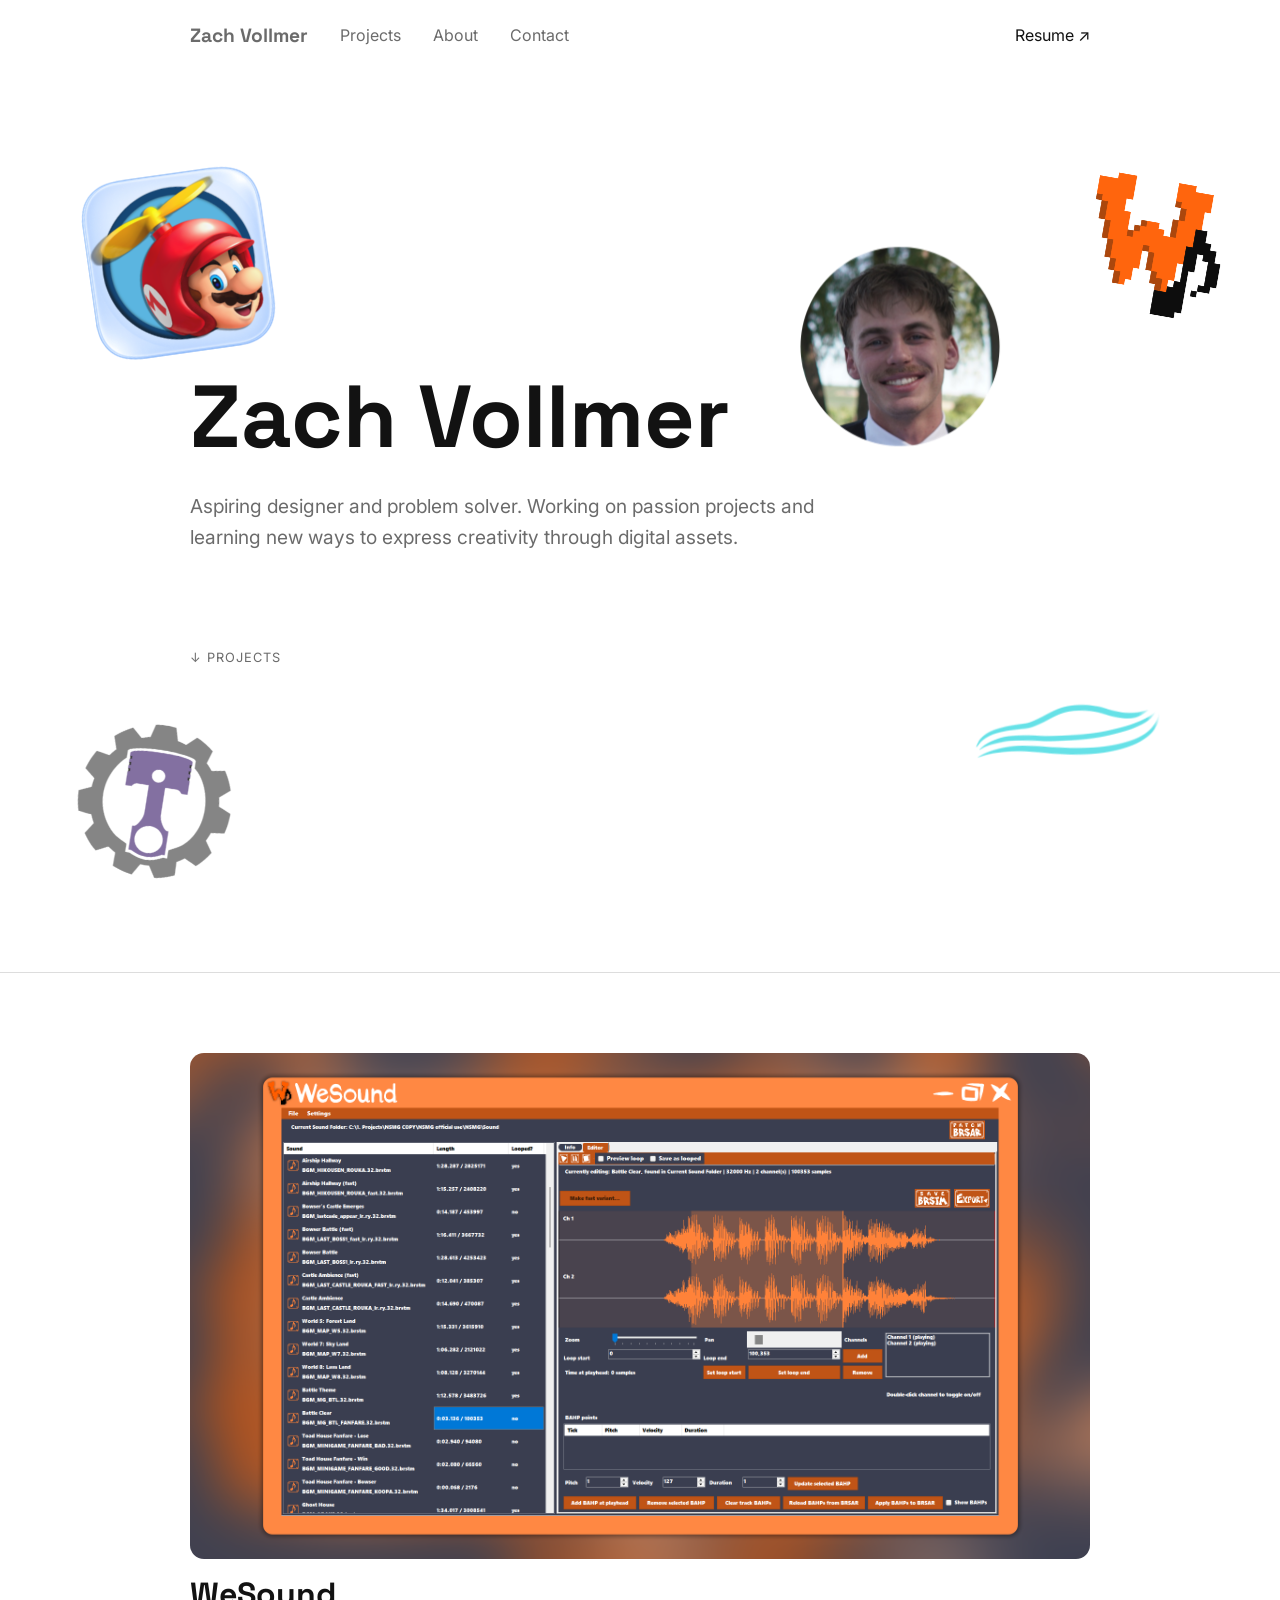
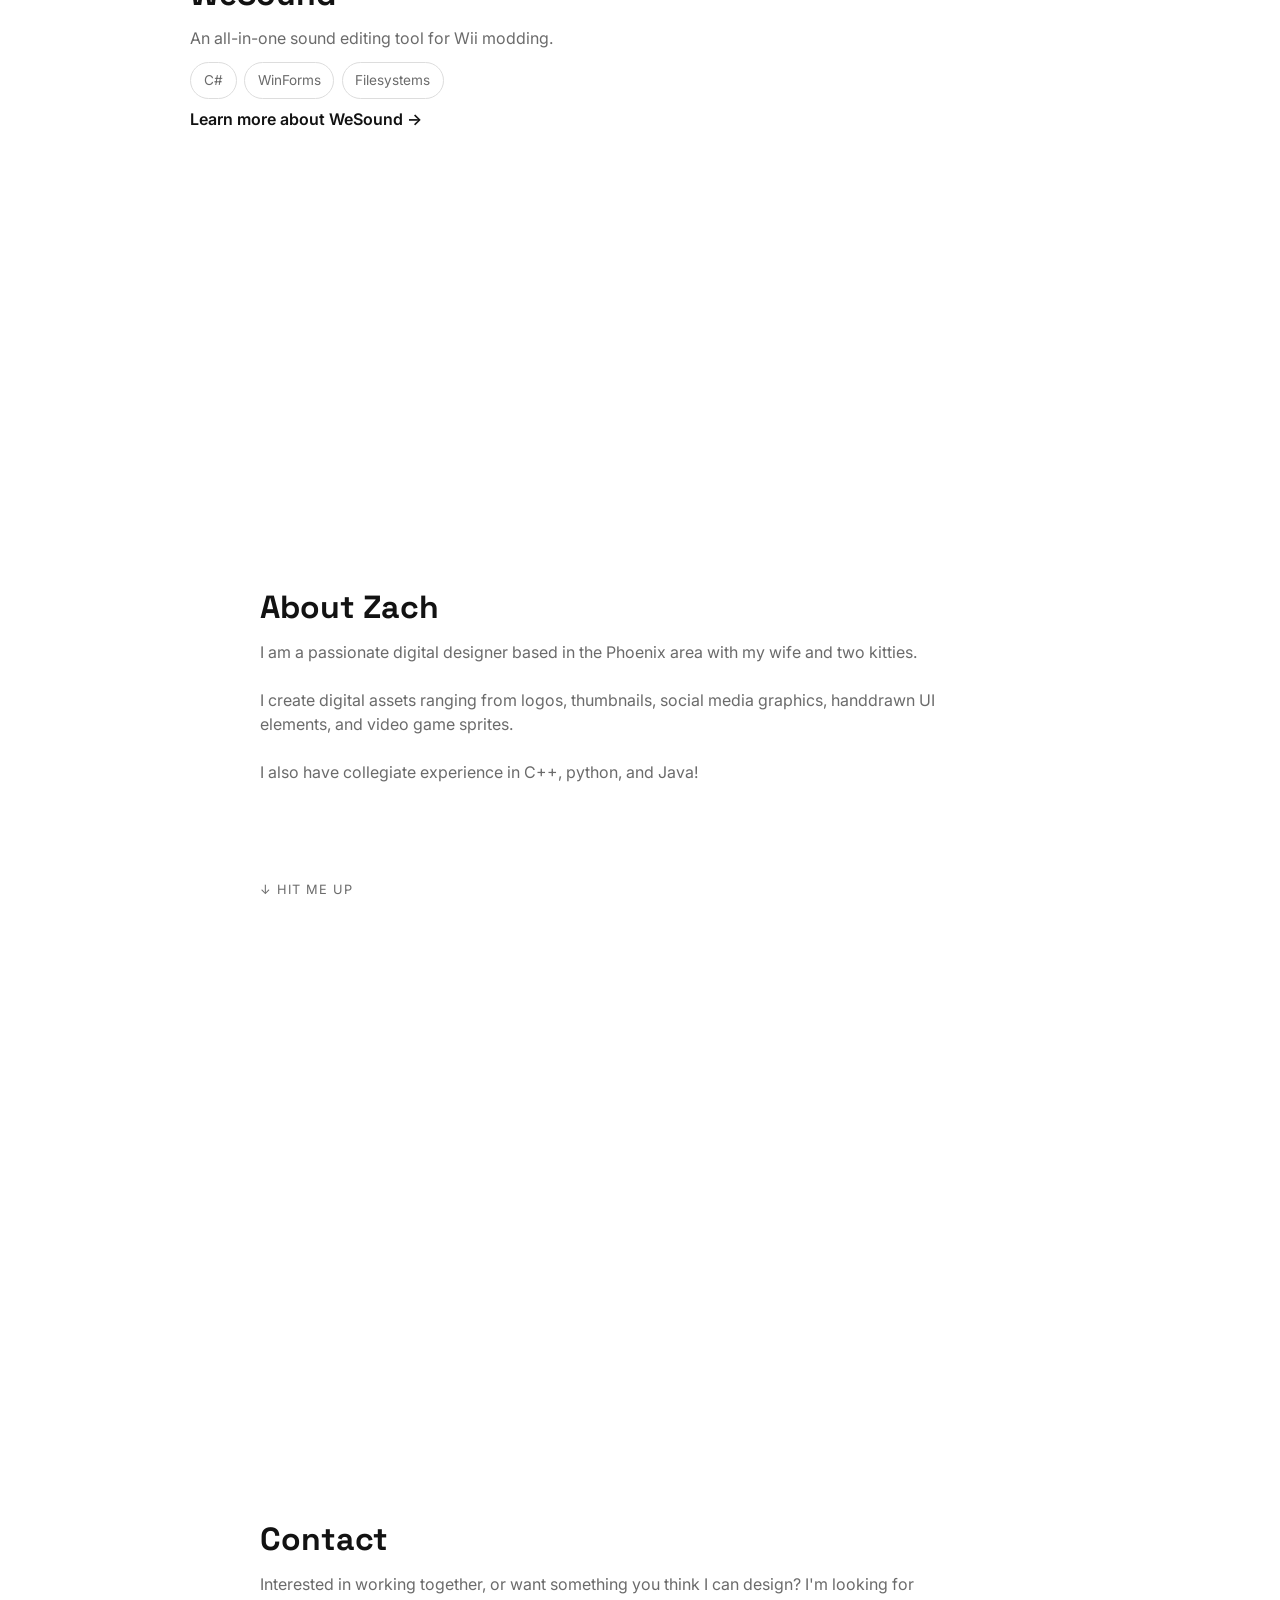
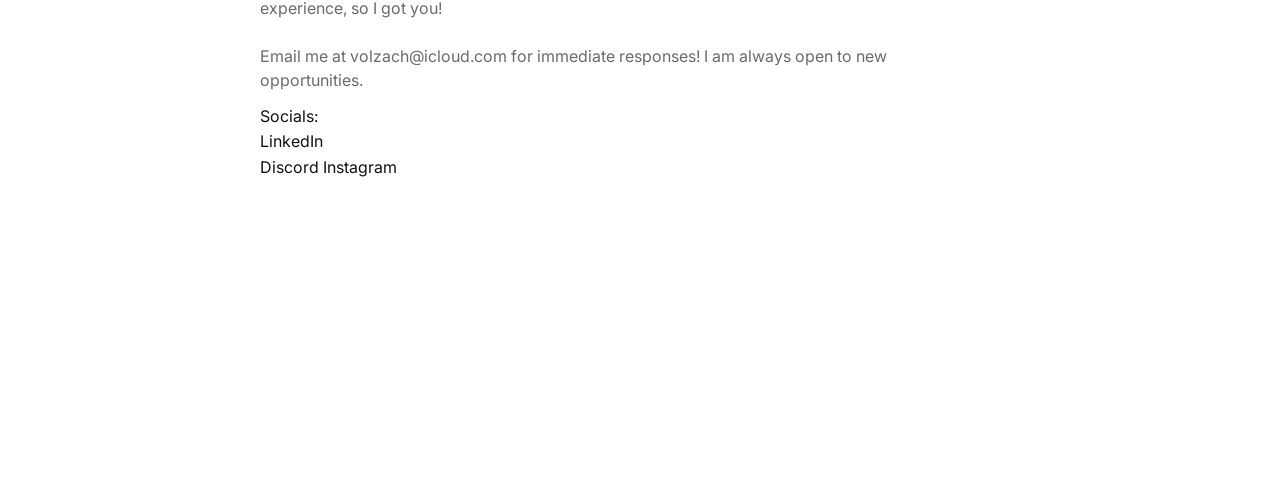
==== index.html @ 598a5cd5 "content updated" ====
<!DOCTYPE html>

<html lang="en">

<head>

    <meta charset="UTF-8">

    <meta name="viewport" content="width=device-width, initial-scale=1.0">

    <title>Zach Vollmer</title>

    <link rel="preconnect" href="https://fonts.googleapis.com">

    <link rel="preconnect" href="https://fonts.gstatic.com" crossorigin>

    <link
        href="https://fonts.googleapis.com/css2?family=Inter:wght@400;500;600;700&family=Space+Grotesk:wght@500;700&display=swap"
        rel="stylesheet">

    <link rel="stylesheet" href="assets/css/reset.css">
    <link rel="stylesheet" href="assets/css/variables.css">
    <link rel="stylesheet" href="assets/css/layout.css">
    <link rel="stylesheet" href="assets/css/components.css">
    <link rel="stylesheet" href="assets/css/animations.css">

</head>

<body id="top" data-page="home">

    <header class="navbar" data-navbar>

        <div class="navbar__container">

            <div class="navbar__group">

                <a class="navbar__logo navbar__logo--disabled" href="#top" data-nav-brand aria-disabled="true"
                    tabindex="-1">Zach Vollmer</a>

                <nav class="navbar__links" aria-label="Primary navigation">
                    <a class="navbar__link" href="#projects">Projects</a>
                    <a class="navbar__link" href="#about">About</a>
                    <a class="navbar__link" href="#contact">Contact</a>
                </nav>

            </div>

            <a class="navbar__link navbar__link--resume"
                href="https://drive.google.com/file/d/1Gg9tBb1Ll_bZXQrt90rq4x06dj5hFFhl/view?usp=sharing"
                target="_blank" rel="noreferrer">Resume ↗</a>

        </div>

    </header>

    <main>

        <!-- HERO -->
        <section class="hero snap-section" id="snap-section-1">

            <div class="hero__floating-layer" aria-hidden="true">
                <figure class="hero-float-item" data-left="61%" data-top="19%" data-width="200" data-rotate="0deg"
                    data-opacity="0.95" data-drift-x="-3" data-drift-y="3" data-duration="8">
                    <img src="projects\for-hero\pfp.png" alt="Zach">
                </figure>

                <figure class="hero-float-item" data-left="8%" data-top="12%" data-width="180" data-rotate="-8deg"
                    data-opacity="0.92" data-drift-x="11" data-drift-y="8" data-duration="8.5">
                    <img src="projects\for-hero\srapp.png" alt="NSMBW Resources app">
                </figure>

                <figure class="hero-float-item" data-left="83%" data-top="12%" data-width="135" data-rotate="10deg"
                    data-opacity="0.95" data-drift-x="-9" data-drift-y="5" data-duration="6.2">
                    <img src="projects\for-hero\wesound.png" alt="WeSound">
                </figure>

                <figure class="hero-float-item" data-left="8%" data-top="72%" data-width="160" data-rotate="9deg"
                    data-opacity="0.78" data-drift-x="6" data-drift-y="-8" data-duration="6.8">
                    <img src="projects\for-hero\tigs.png" alt="Tig Repairs logo">
                </figure>

                <figure class="hero-float-item" data-left="73%" data-top="61%" data-width="210" data-rotate="-2deg"
                    data-opacity="0.95" data-drift-x="-7" data-drift-y="6" data-duration="7.2">
                    <img src="projects\for-hero\3rd.png" alt="3 Rivers Detailing logo">
                </figure>
            </div>
            <div class="container">

                <h1 class="hero__title">Zach Vollmer</h1>

                <p class="hero__description">
                    Aspiring designer and problem solver.
                    Working on passion projects and learning new ways to express creativity through digital assets.
                </p>

                <button type="button" class="hero__scroll">
                    ↓ Projects
                </button>

            </div>

        </section>

        <!-- PROJECTS -->
        <section class="projects snap-section 2" id="projects">

            <div class="container">

                <article class="project-card">

                    <div class="project-card__image">
                        <img src="projects/wesound/images/wesound dark.png" alt="WeSound showcase image">
                    </div>

                    <h2 class="project-card__title">
                        WeSound
                    </h2>

                    <p class="project-card__description">
                        An all-in-one sound editing tool for Wii modding.
                    </p>

                    <div class="project-card__chips">
                        <div class="project-chip">C#</div>
                        <div class="project-chip">WinForms</div>
                        <div class="project-chip">Filesystems</div>
                    </div>

                    <a class="project-card__button" href="projects/wesound/index.html">

                        Learn more about WeSound →

                    </a>

                </article>

            </div>

        </section>

        <section class="about snap-section 3" id="about">

            <div class="container container--narrow">

                <h2 class="project-card__title">About Zach</h2>

                <p class="project-card__description">
                    I am a passionate digital designer based in the Phoenix area with my wife and two kitties.
                    <br><br>I create digital assets ranging from logos, thumbnails, social media graphics, handdrawn UI elements, and video game sprites.
                    <br><br>I also have collegiate experience in C++, python, and Java!<br>

                    <button type="button" class="hero__scroll">
                        ↓ Hit me up
                    </button>
                </p>

            </div>

        </section>

        <section class="contact snap-section 4" id="contact">

            <div class="container container--narrow">

                <h2 class="project-card__title">Contact</h2>

                <p class="project-card__description">
                    Interested in working together, or want something you think I can design? I'm looking for
                    experience, so I got you!<br><br>Email me at volzach@icloud.com for immediate responses!
                    I am always open to new opportunities.

                <p>Socials:<br>
                    <a href="https://www.linkedin.com/in/zach-vollmer/" target="_blank"
                        rel="noopener noreferrer">LinkedIn</a><br>
                    <a href="https://discordapp.com/users/v0lza" target="_blank" rel="noopener noreferrer">Discord</a>
                    <a href="https://www.instagram.com/vol.zach/" target="_blank" rel="noopener noreferrer">Instagram</a><br>
                </p>
                </p>

            </div>

        </section>

    </main>

    <script src="assets/js/hero-floats.js"></script>
    <script src="assets/js/snap.js"></script>
    <script src="assets/js/navbar.js"></script>

</body>
---- assets/css/variables.css ----
:root {

    /* COLORS */

    --color-background: #ffffff;
    --color-surface: #f6f6f6;
    --color-text: #121212;
    --color-text-muted: #6b6b6b;
    --color-border: #dddddd;
    --color-accent: #3563ff;

    /* TYPOGRAPHY */

    --font-heading: "Space Grotesk", "Segoe UI", sans-serif;
    --font-body: "Inter", "Segoe UI", sans-serif;

    --font-display: clamp(3.5rem, 8vw, 5.5rem);
    --font-h1: clamp(2rem, 4vw, 3rem);
    --font-h2: clamp(1.5rem, 3vw, 2rem);
    --font-body-lg: 1.2rem;
    --font-body-size: 1rem;
    --font-small: .9rem;

    /* SPACING */

    --space-xs: .5rem;
    --space-sm: .75rem;
    --space-md: 1rem;
    --space-lg: 2rem;
    --space-xl: 4rem;
    --space-2xl: 7rem;

    /* LAYOUT */

    --container-width: 900px;
    --container-narrow: 760px;
    --container-wide: 1200px;

    /* RADIUS */

    --radius-sm: 8px;
    --radius-md: 14px;
    --radius-lg: 24px;

    /* SHADOW */

    --shadow-sm:
        0 2px 8px rgba(0,0,0,.06);

    /* TRANSITIONS */

    --transition-fast: 150ms ease;
    --transition-normal: 250ms ease;
}

[data-theme="dark"] {

    --color-background: #121212;
    --color-surface: #1b1b1b;
    --color-text: #f4f4f4;
    --color-text-muted: #a7a7a7;
    --color-border: #333333;
}
---- assets/css/layout.css ----
.hero {

    min-height: 100vh;

    display: flex;

    align-items: center;
}

html {

    scroll-behavior: smooth;
}

body {

    font-family: var(--font-body);
    font-size: var(--font-body-size);

    background: var(--color-background);

    color: var(--color-text);

    transition:
        background var(--transition-normal),
        color var(--transition-normal);

    line-height: 1.6;
}

.container {

    width: min(92%, var(--container-width));

    margin-inline: auto;

}

.container--wide {

    width: min(94%, var(--container-wide));

    margin-inline: auto;

}

.container--narrow {

    width: min(92%, var(--container-narrow));

    margin-inline: auto;
}

section {

    padding-block: var(--space-2xl);

    scroll-margin-top: 96px;

}

.snap-section {

    min-height: 100vh;

    display: flex;

    align-items: center;

}

main {

    overflow: hidden;
}
---- assets/css/components.css ----
/* ===========================
   NAVIGATION
=========================== */

.navbar {

    position: sticky;
    top: 0;

    z-index: 100;

    backdrop-filter: blur(12px);

    background: color-mix(in srgb,
            var(--color-background) 80%,
            transparent);

    border-bottom: 1px solid transparent;

    transition:
        background var(--transition-normal),
        border-color var(--transition-normal),
        box-shadow var(--transition-normal);
}

.navbar--scrolled {

    border-color: var(--color-border);

    box-shadow: 0 10px 30px rgba(0, 0, 0, .06);
}

.navbar__container {

    width: min(92%, var(--container-width));

    margin: auto;

    height: 72px;

    display: flex;

    justify-content: space-between;

    align-items: center;
    gap: var(--space-lg);
}

.navbar__group {

    display: flex;
    align-items: center;
    gap: var(--space-lg);
}

.navbar__logo {

    font-family: var(--font-heading);

    font-size: 1.2rem;

    font-weight: 700;

    text-decoration: none;

    color: var(--color-text);
}

.navbar__logo--disabled {

    pointer-events: none;

    color: var(--color-text-muted);
}

.navbar__links {

    display: flex;

    gap: var(--space-lg);

    align-items: center;
}

.navbar__link {

    color: var(--color-text-muted);
    font-family: var(--font-body);

    transition: color var(--transition-fast);

    text-decoration: none;
}

.navbar__link:hover,
.navbar__link:focus-visible {

    color: var(--color-text);
}

.navbar__link--resume {

    display: inline-flex;
    align-items: center;
    gap: .35rem;

    color: var(--color-text);
}


/* ===========================
   HERO
=========================== */

.hero {

    min-height: 100vh;

    display: flex;

    align-items: center;

    justify-content: center;

    border-bottom: 1px solid var(--color-border);

    position: relative;
    overflow: hidden;

}

.hero__floating-layer {
    position: absolute;
    inset: 0;
    pointer-events: none;
    z-index: 0;
}

.hero__card {
    position: relative;
    z-index: 2;
    max-width: 760px;
}

.hero__title {

    font-family: var(--font-heading);

    font-size: var(--font-display);

    line-height: .95;

    margin-bottom: var(--space-lg);
}

.hero__description {

    max-width: 650px;

    font-size: var(--font-body-lg);

    color: var(--color-text-muted);
}

.hero__scroll {

    margin-top: 6rem;

    font-size: .8rem;
    font-family: var(--font-body);

    color: var(--color-text-muted);

    letter-spacing: .08em;

    text-transform: uppercase;

    cursor: pointer;

    background: transparent;

    border: 0;

    padding: 0;

    display: inline-flex;

    align-items: center;

    font-family: inherit;

    line-height: 1.6;

    text-align: left;

    appearance: none;

    -webkit-appearance: none;

    transition: color .2s ease;

}

.hero__scroll:hover,
.hero__scroll:focus-visible {
    color: var(--color-text);
    outline: none;
}

.hero-float-item {
    position: absolute;
    display: block;
    will-change: transform, opacity;
    pointer-events: auto;
    opacity: var(--float-opacity, .9);
    z-index: 1;
    left: var(--float-left, 0%);
    top: var(--float-top, 0%);
    width: var(--float-width, 160px);
    transform: translate3d(0, 0, 0) rotate(var(--float-rotate, 0deg));
    transition: filter .2s ease;
    isolation: isolate;
}

.hero-float-item img {
    display: block;
    width: 100%;
    height: auto;
    object-fit: contain;
    background: transparent;
    image-rendering: auto;
    -webkit-mask-image: none;
}

.hero-float-tooltip {
    position: absolute;
    left: 50%;
    top: -0.35rem;
    transform: translate(-50%, -100%) rotate(var(--float-rotate, 0deg));
    opacity: 0;
    pointer-events: none;
    padding: .45rem .6rem;
    border: 1px solid rgba(255, 255, 255, 0.16);
    border-radius: .65rem;
    background: rgba(10, 10, 10, 0.92);
    color: #f5f5f5;
    font-family: ui-monospace, SFMono-Regular, Consolas, monospace;
    font-size: .72rem;
    line-height: 1.15;
    white-space: nowrap;
    box-shadow: 0 10px 24px rgba(0, 0, 0, .28);
    z-index: 5;
    transition: opacity .2s ease, transform .24s cubic-bezier(.2, .8, .2, 1);
}

.hero-float-item:hover .hero-float-tooltip,
.hero-float-item:focus-within .hero-float-tooltip,
.hero-float-item.is-hovered .hero-float-tooltip {
    opacity: 1;
    transform: translate(-50%, -120%) rotate(var(--float-rotate, 0deg));
}

.hero-float-item:hover,
.hero-float-item:focus-within,
.hero-float-item.is-hovered {
    transform: translate3d(0, 0, 0) rotate(var(--float-rotate, 0deg)) scale(1.04);
    filter: brightness(1.05);
}

/* ===========================
   PROJECT PAGE
=========================== */

.project-page__image {
    display: flex;
    justify-content: center;
    align-items: center;
}

.project-page__image img {
    width: 100%;
    max-width: 760px;
    display: block;
    border-radius: var(--radius-lg);
    object-fit: contain;
    transition: none;
}

.project-page__image img:hover {
    transform: none;
}

/* ===========================
   PROJECT CARD
=========================== */

.project-card {

    margin-top: -2rem;
    margin-bottom: 3.5rem;
}

.project-card__image {

    overflow: hidden;

    border-radius: var(--radius-md);

    margin-bottom: var(--space-md);

    background: var(--color-surface);
}

.project-card__image img {

    width: 100%;

    aspect-ratio: 16 / 9;

    object-fit: cover;

    transition: transform .4s ease;
}

.project-card:hover img {

    transform: scale(1.03);
}

.project-card__title {

    font-family: var(--font-heading);

    font-size: var(--font-h2);

    margin-bottom: .4rem;

    margin-top: -.4rem;
}

.project-card__chips {

    display: flex;

    flex-wrap: wrap;

    gap: .45rem;

    margin-bottom: .5rem;
}

.project-chip {

    border: 1px solid var(--color-border);

    padding: .4rem .8rem;

    border-radius: 999px;

    font-size: .85rem;

    color: var(--color-text-muted);
}

.project-card__description {

    max-width: 700px;

    color: var(--color-text-muted);

    margin-bottom: .75rem;

    line-height: 1.5;
}

.project-card__button {

    display: inline-flex;

    gap: .5rem;

    align-items: center;

    font-family: var(--font-body);
    font-weight: 600;
}

.project-card__button:hover {

    gap: .8rem;
}

@media (max-width: 768px) {
    .navbar__container {
        height: auto;
        min-height: 72px;
        padding-block: .8rem;
        flex-wrap: wrap;
        gap: .75rem;
    }

    .navbar__group {
        width: 100%;
        justify-content: space-between;
        gap: .75rem;
        flex-wrap: wrap;
    }

    .navbar__links {
        gap: .8rem;
        flex-wrap: wrap;
    }

    .navbar__logo {
        font-size: 1rem;
    }

    .navbar__link--resume {
        margin-left: auto;
        font-size: .95rem;
    }

    .hero {
        align-items: flex-start;
        padding-block: 5rem 4rem;
    }

    .hero__card {
        max-width: none;
        padding-top: 1.5rem;
    }

    .hero__title {
        font-size: clamp(2.2rem, 10vw, 3rem);
    }

    .hero__description {
        font-size: 1rem;
    }

    .hero__scroll {
        margin-top: 3rem;
    }

    .hero__floating-layer {
        display: none;
    }

    .project-card {
        margin-top: 0;
        margin-bottom: 2.5rem;
    }

    .project-card__button {
        flex-wrap: wrap;
        line-height: 1.4;
    }
}
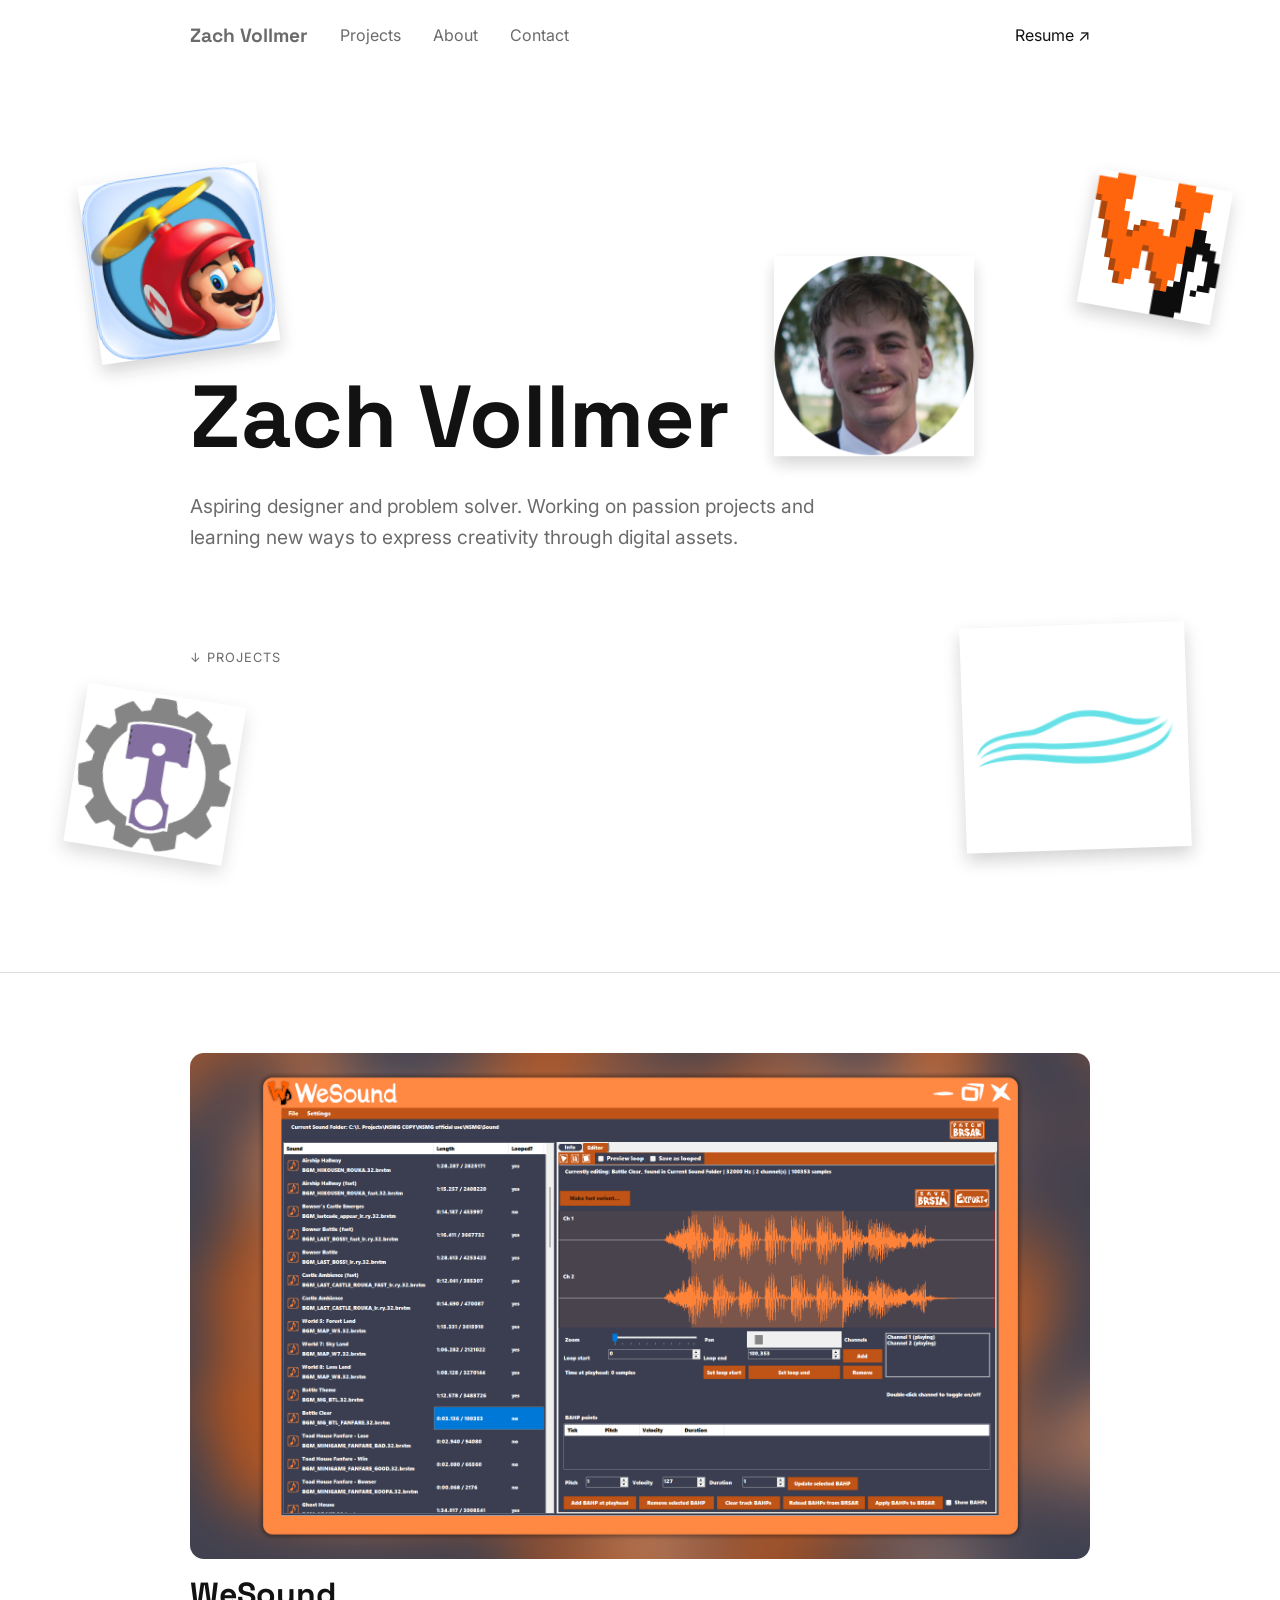
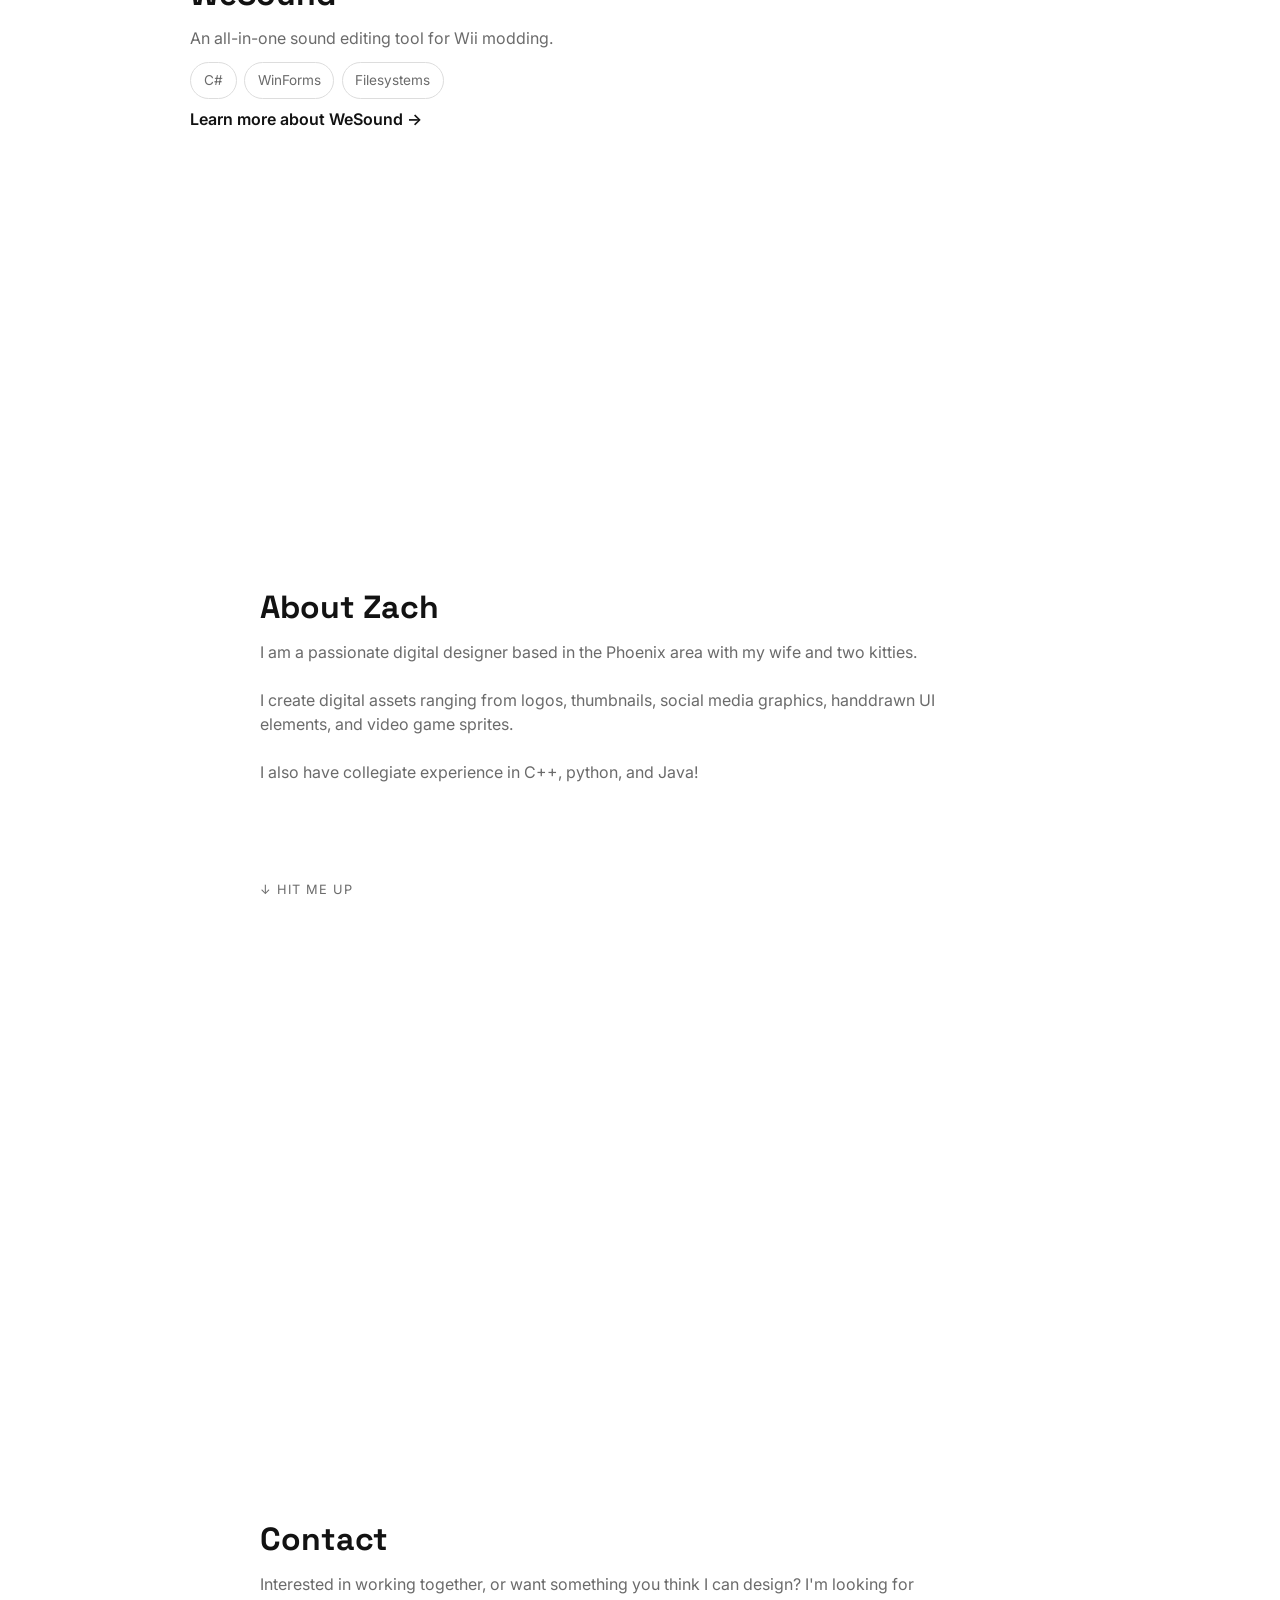
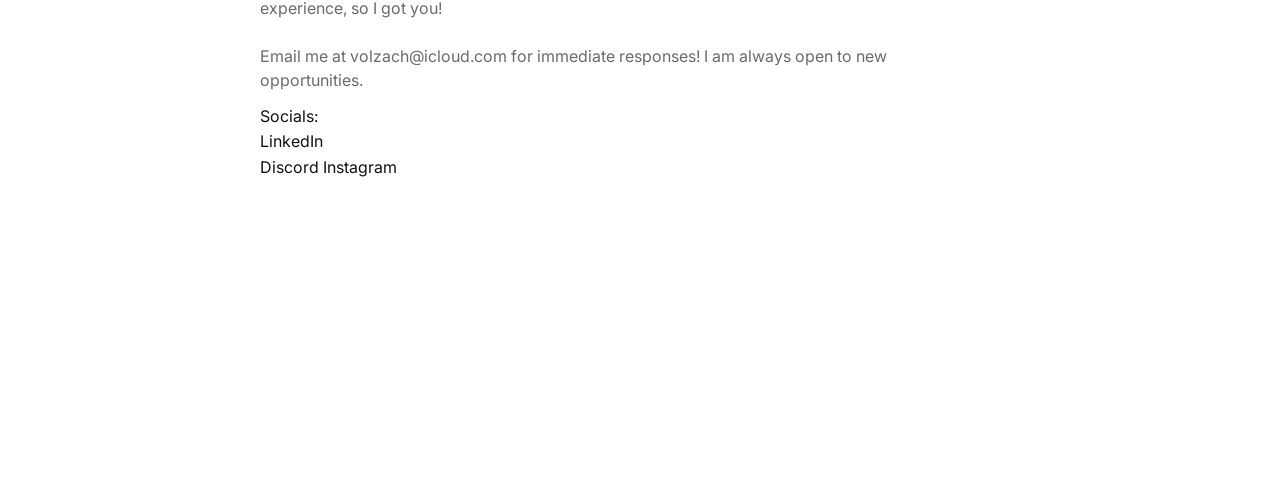
==== commit be785f2c: "drop shadow for hero__float and fixed double angle of tooltip text" ====
--- a/index.html
+++ b/index.html
@@ -59,7 +59,7 @@
         <section class="hero snap-section" id="snap-section-1">
 
             <div class="hero__floating-layer" aria-hidden="true">
-                <figure class="hero-float-item" data-left="61%" data-top="19%" data-width="200" data-rotate="0deg"
+                <figure class="hero-float-item" data-left="59%" data-top="20%" data-width="200" data-rotate="0deg"
                     data-opacity="0.95" data-drift-x="-3" data-drift-y="3" data-duration="8">
                     <img src="projects\for-hero\pfp.png" alt="Zach">
                 </figure>
@@ -74,12 +74,12 @@
                     <img src="projects\for-hero\wesound.png" alt="WeSound">
                 </figure>
 
-                <figure class="hero-float-item" data-left="8%" data-top="72%" data-width="160" data-rotate="9deg"
+                <figure class="hero-float-item" data-left="8%" data-top="69%" data-width="160" data-rotate="9deg"
                     data-opacity="0.78" data-drift-x="6" data-drift-y="-8" data-duration="6.8">
                     <img src="projects\for-hero\tigs.png" alt="Tig Repairs logo">
                 </figure>
 
-                <figure class="hero-float-item" data-left="73%" data-top="61%" data-width="210" data-rotate="-2deg"
+                <figure class="hero-float-item" data-left="73%" data-top="61%" data-width="225" data-rotate="-2deg"
                     data-opacity="0.95" data-drift-x="-7" data-drift-y="6" data-duration="7.2">
                     <img src="projects\for-hero\3rd.png" alt="3 Rivers Detailing logo">
                 </figure>
--- a/assets/css/components.css
+++ b/assets/css/components.css
@@ -230,13 +230,14 @@
     background: transparent;
     image-rendering: auto;
     -webkit-mask-image: none;
+    box-shadow: 0 8px 16px rgba(0, 0, 0, 0.18);
 }
 
 .hero-float-tooltip {
     position: absolute;
     left: 50%;
     top: -0.35rem;
-    transform: translate(-50%, -100%) rotate(var(--float-rotate, 0deg));
+    transform: translate(-50%, -100%);
     opacity: 0;
     pointer-events: none;
     padding: .45rem .6rem;
@@ -257,7 +258,7 @@
 .hero-float-item:focus-within .hero-float-tooltip,
 .hero-float-item.is-hovered .hero-float-tooltip {
     opacity: 1;
-    transform: translate(-50%, -120%) rotate(var(--float-rotate, 0deg));
+    transform: translate(-50%, -120%);
 }
 
 .hero-float-item:hover,
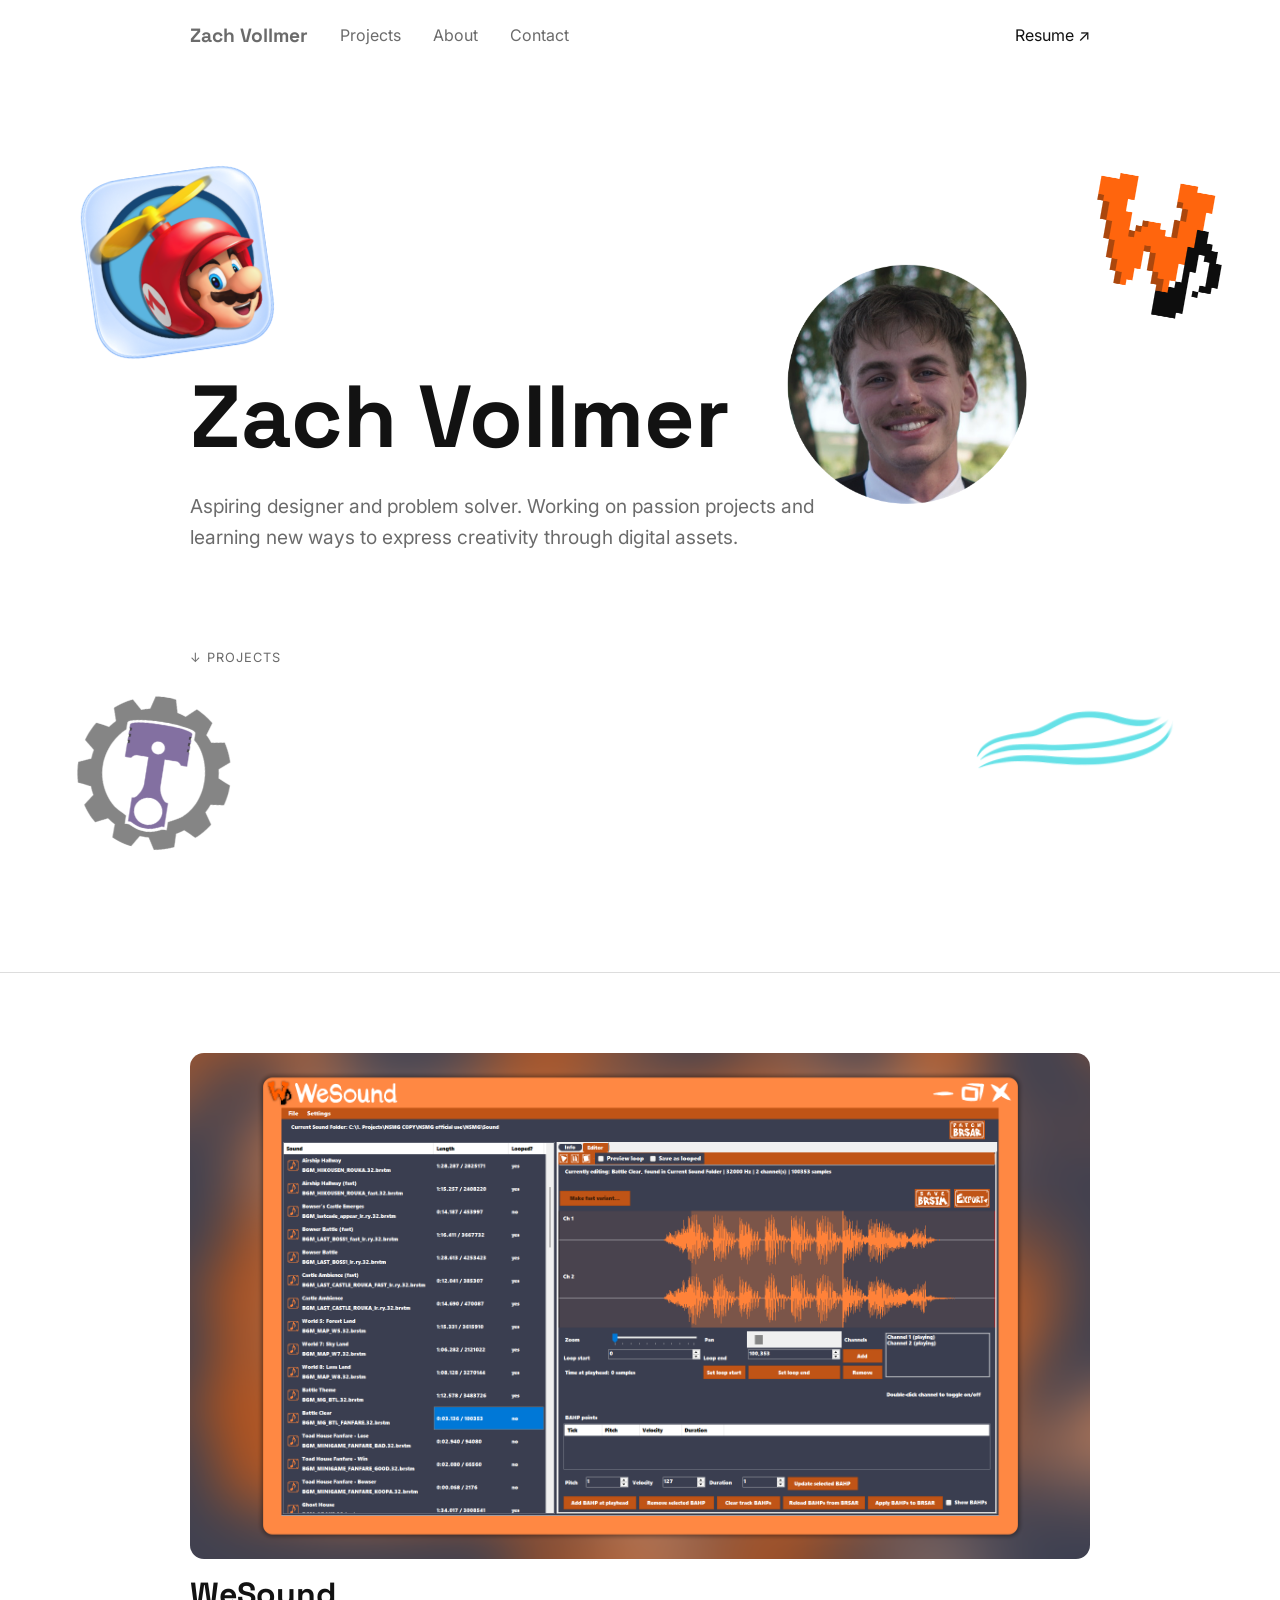
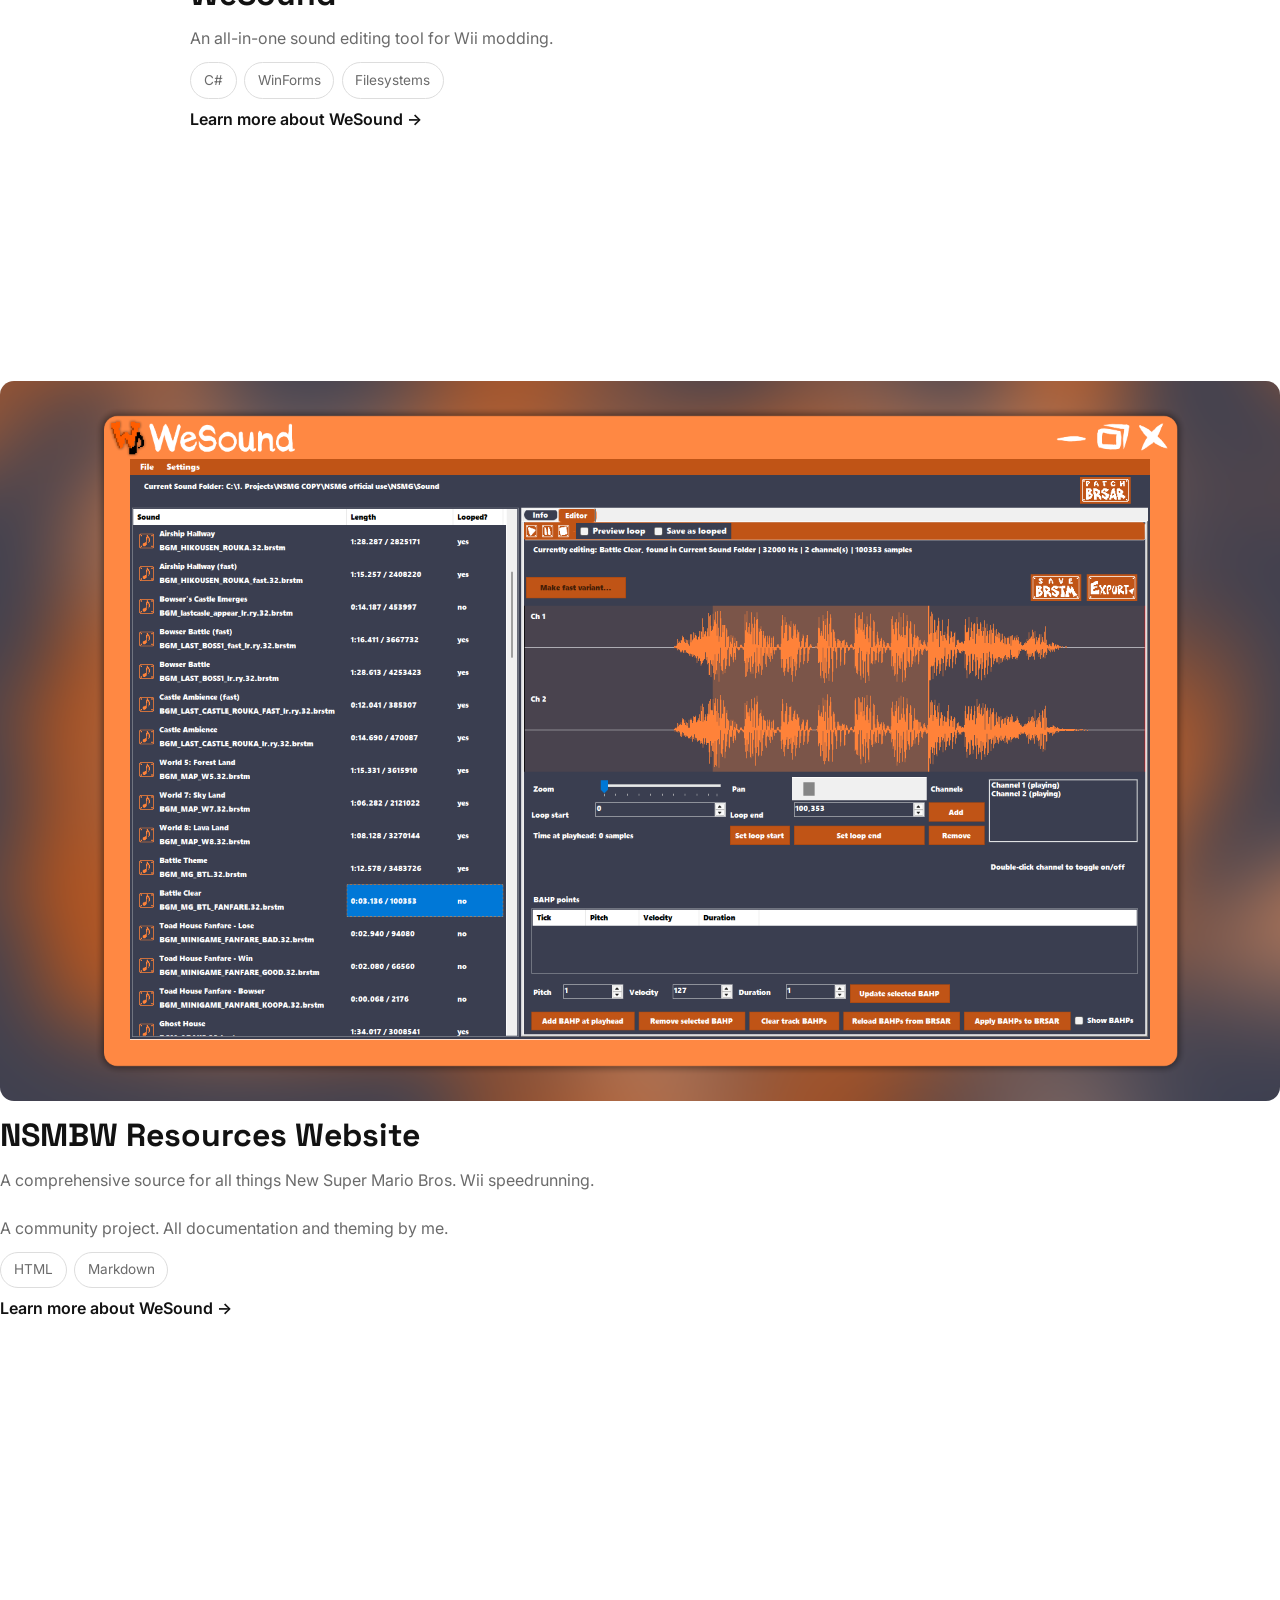
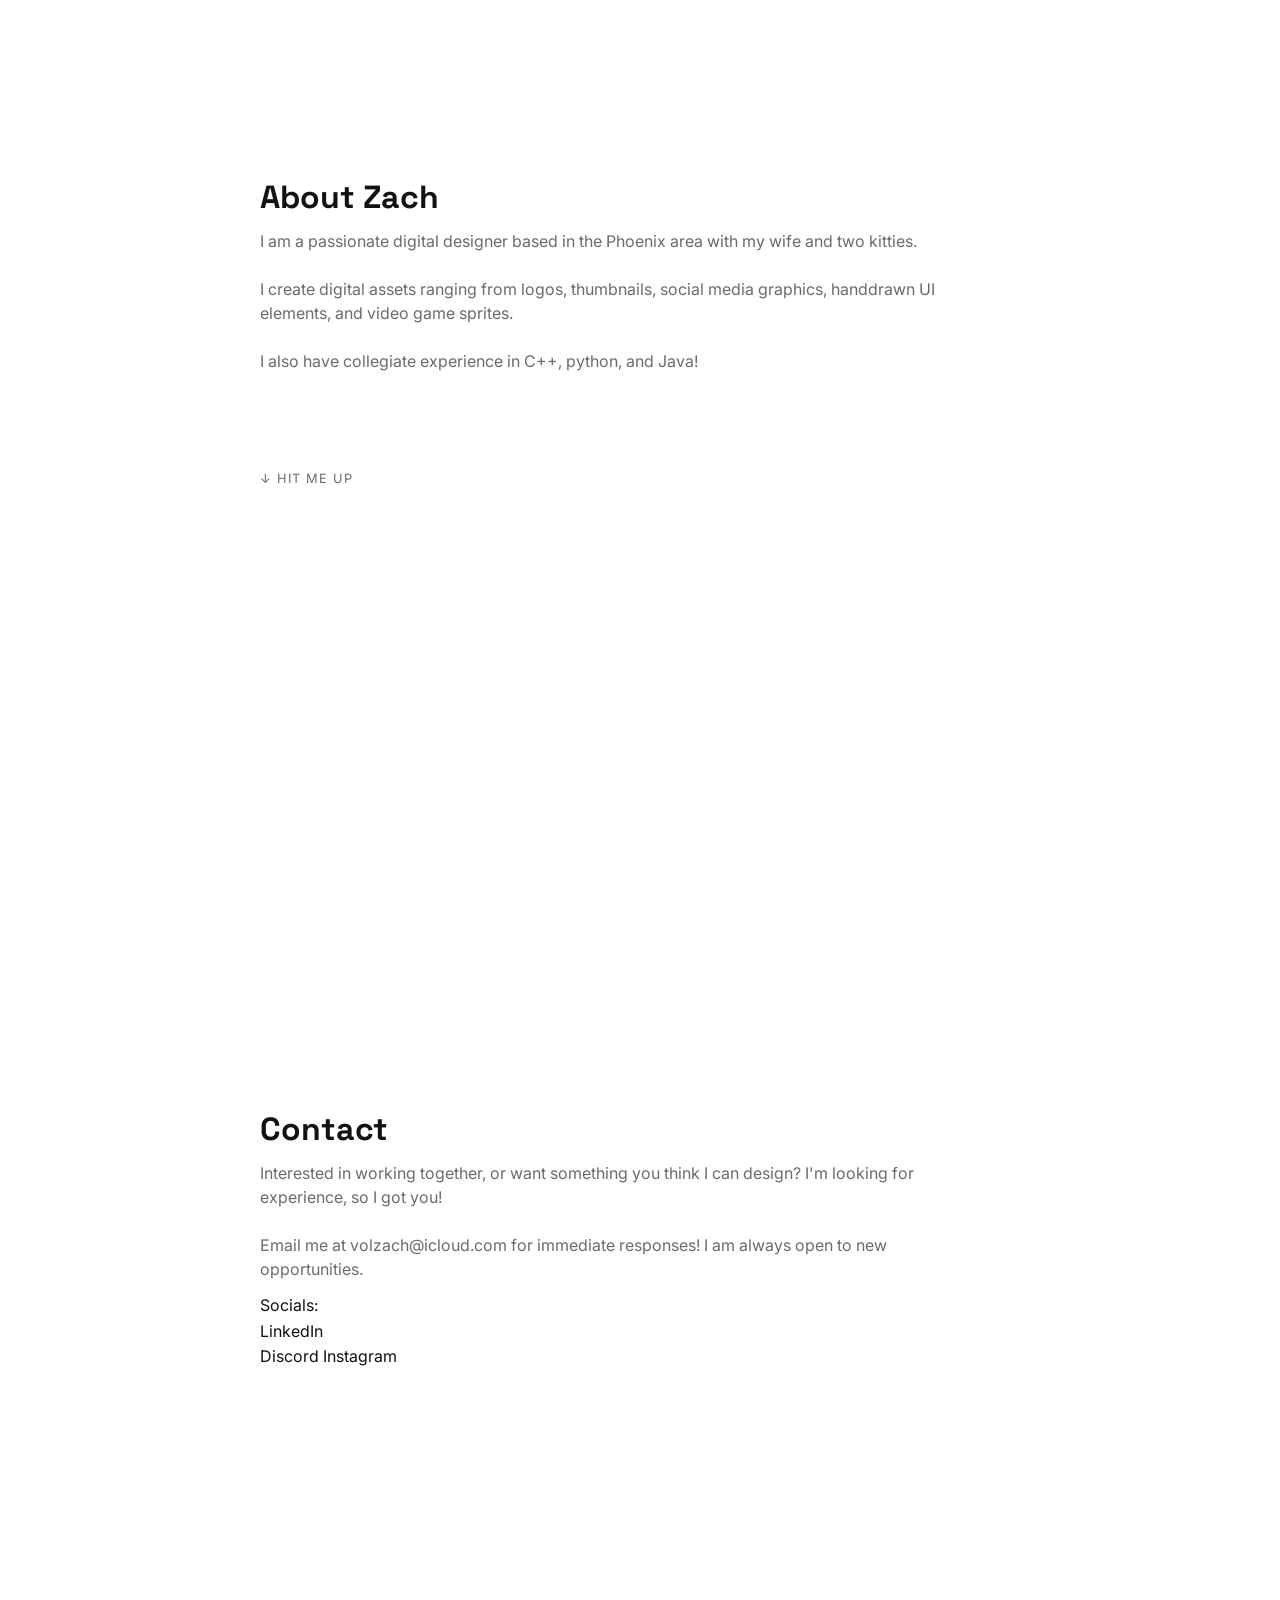
==== commit d90204bd: "adjusted pos" ====
--- a/index.html
+++ b/index.html
@@ -59,8 +59,8 @@
         <section class="hero snap-section" id="snap-section-1">
 
             <div class="hero__floating-layer" aria-hidden="true">
-                <figure class="hero-float-item" data-left="59%" data-top="20%" data-width="200" data-rotate="0deg"
-                    data-opacity="0.95" data-drift-x="-3" data-drift-y="3" data-duration="8">
+                <figure class="hero-float-item" data-left="60%" data-top="21%" data-width="240" data-rotate="0deg"
+                    data-opacity="0.95" data-drift-x="-3" data-drift-y="2" data-duration="8.5">
                     <img src="projects\for-hero\pfp.png" alt="Zach">
                 </figure>
 
@@ -124,6 +124,42 @@
                         <div class="project-chip">C#</div>
                         <div class="project-chip">WinForms</div>
                         <div class="project-chip">Filesystems</div>
+                    </div>
+
+                    <a class="project-card__button" href="projects/wesound/index.html">
+
+                        Learn more about WeSound →
+
+                    </a>
+
+                </article>
+
+            </div>
+
+        </section>
+
+         <section class="projects snap-section 3>
+
+            <div class="container">
+
+                <article class="project-card">
+
+                    <div class="project-card__image">
+                        <img src="projects/wesound/images/wesound dark.png" alt="WeSound showcase image">
+                    </div>
+
+                    <h2 class="project-card__title">
+                        NSMBW Resources Website
+                    </h2>
+
+                    <p class="project-card__description">
+                        A comprehensive source for all things New Super Mario Bros. Wii speedrunning.
+                        <br><br>A community project. All documentation and theming by me.
+                    </p>
+
+                    <div class="project-card__chips">
+                        <div class="project-chip">HTML</div>
+                        <div class="project-chip">Markdown</div>
                     </div>
 
                     <a class="project-card__button" href="projects/wesound/index.html">
--- a/assets/css/components.css
+++ b/assets/css/components.css
@@ -218,7 +218,7 @@
     top: var(--float-top, 0%);
     width: var(--float-width, 160px);
     transform: translate3d(0, 0, 0) rotate(var(--float-rotate, 0deg));
-    transition: filter .2s ease;
+    transition: transform .2s ease, opacity .2s ease;
     isolation: isolate;
 }
 
@@ -230,7 +230,6 @@
     background: transparent;
     image-rendering: auto;
     -webkit-mask-image: none;
-    box-shadow: 0 8px 16px rgba(0, 0, 0, 0.18);
 }
 
 .hero-float-tooltip {
@@ -265,7 +264,6 @@
 .hero-float-item:focus-within,
 .hero-float-item.is-hovered {
     transform: translate3d(0, 0, 0) rotate(var(--float-rotate, 0deg)) scale(1.04);
-    filter: brightness(1.05);
 }
 
 /* ===========================
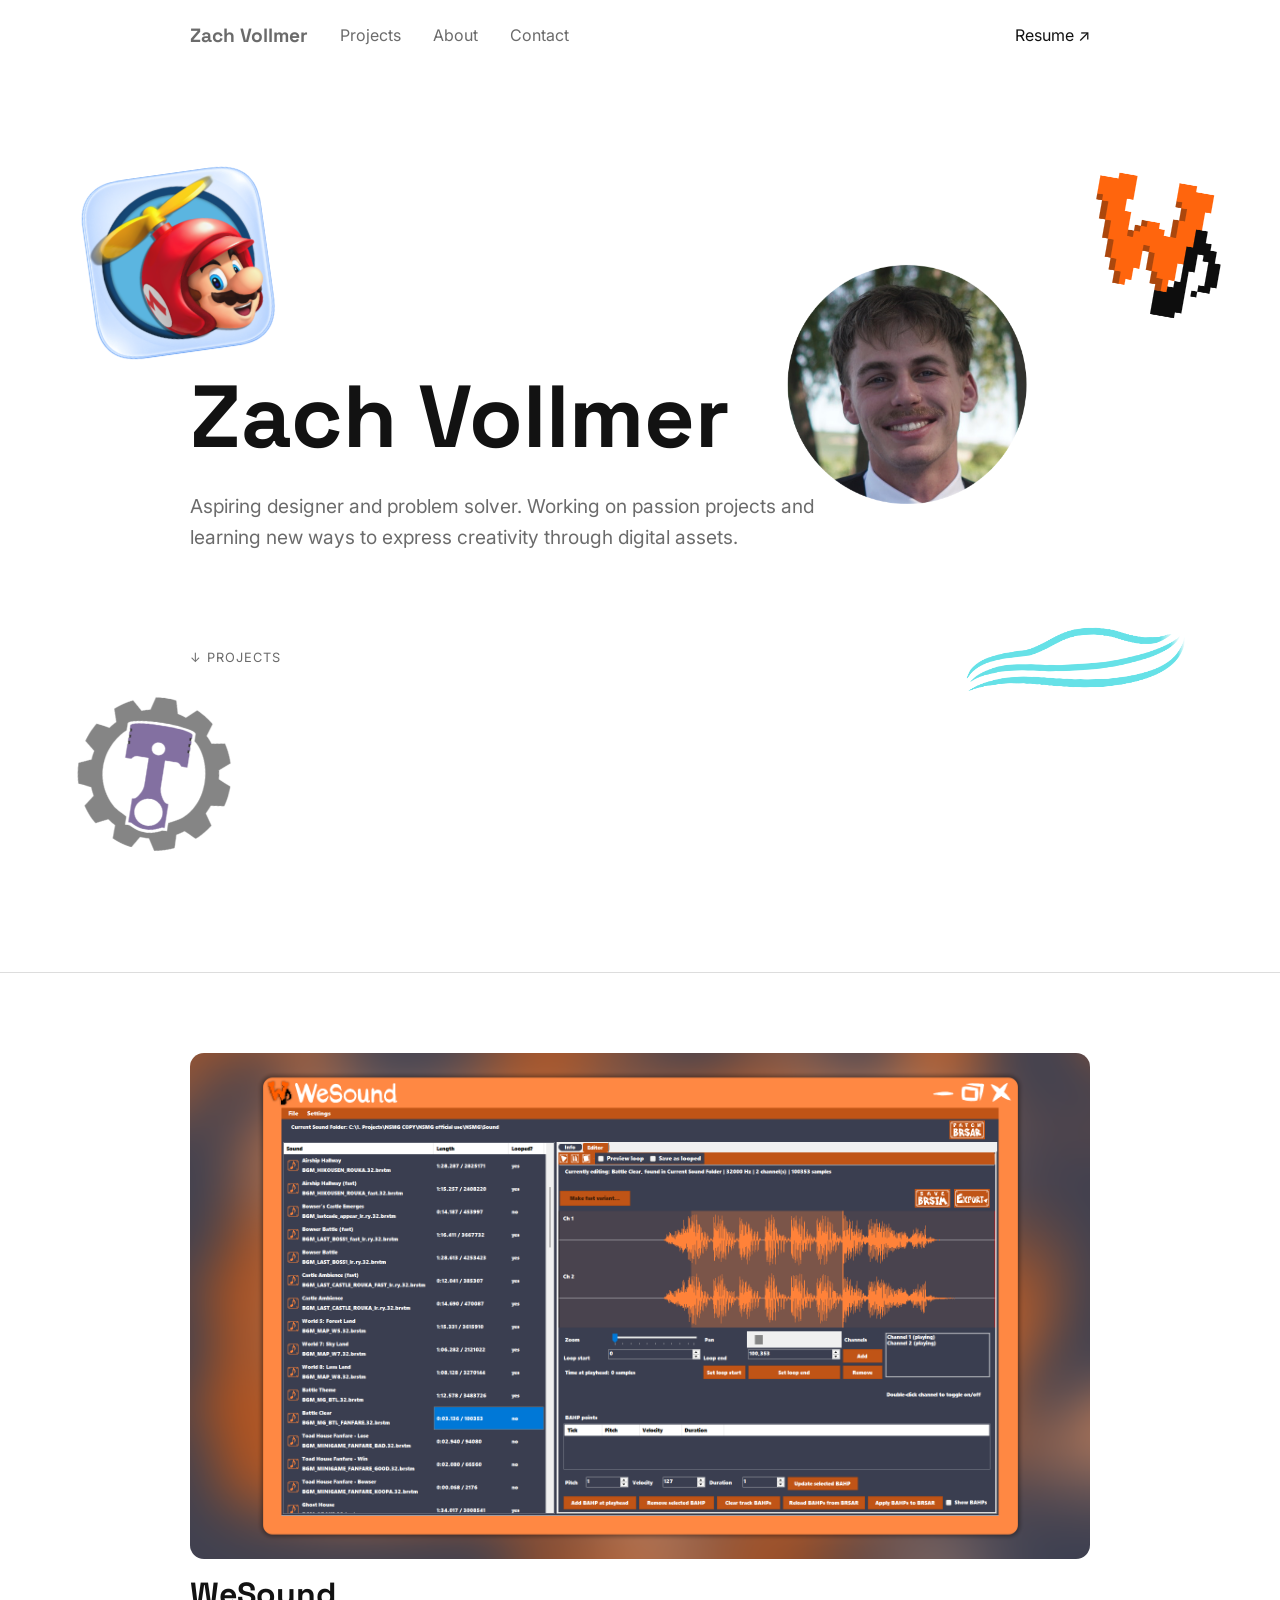
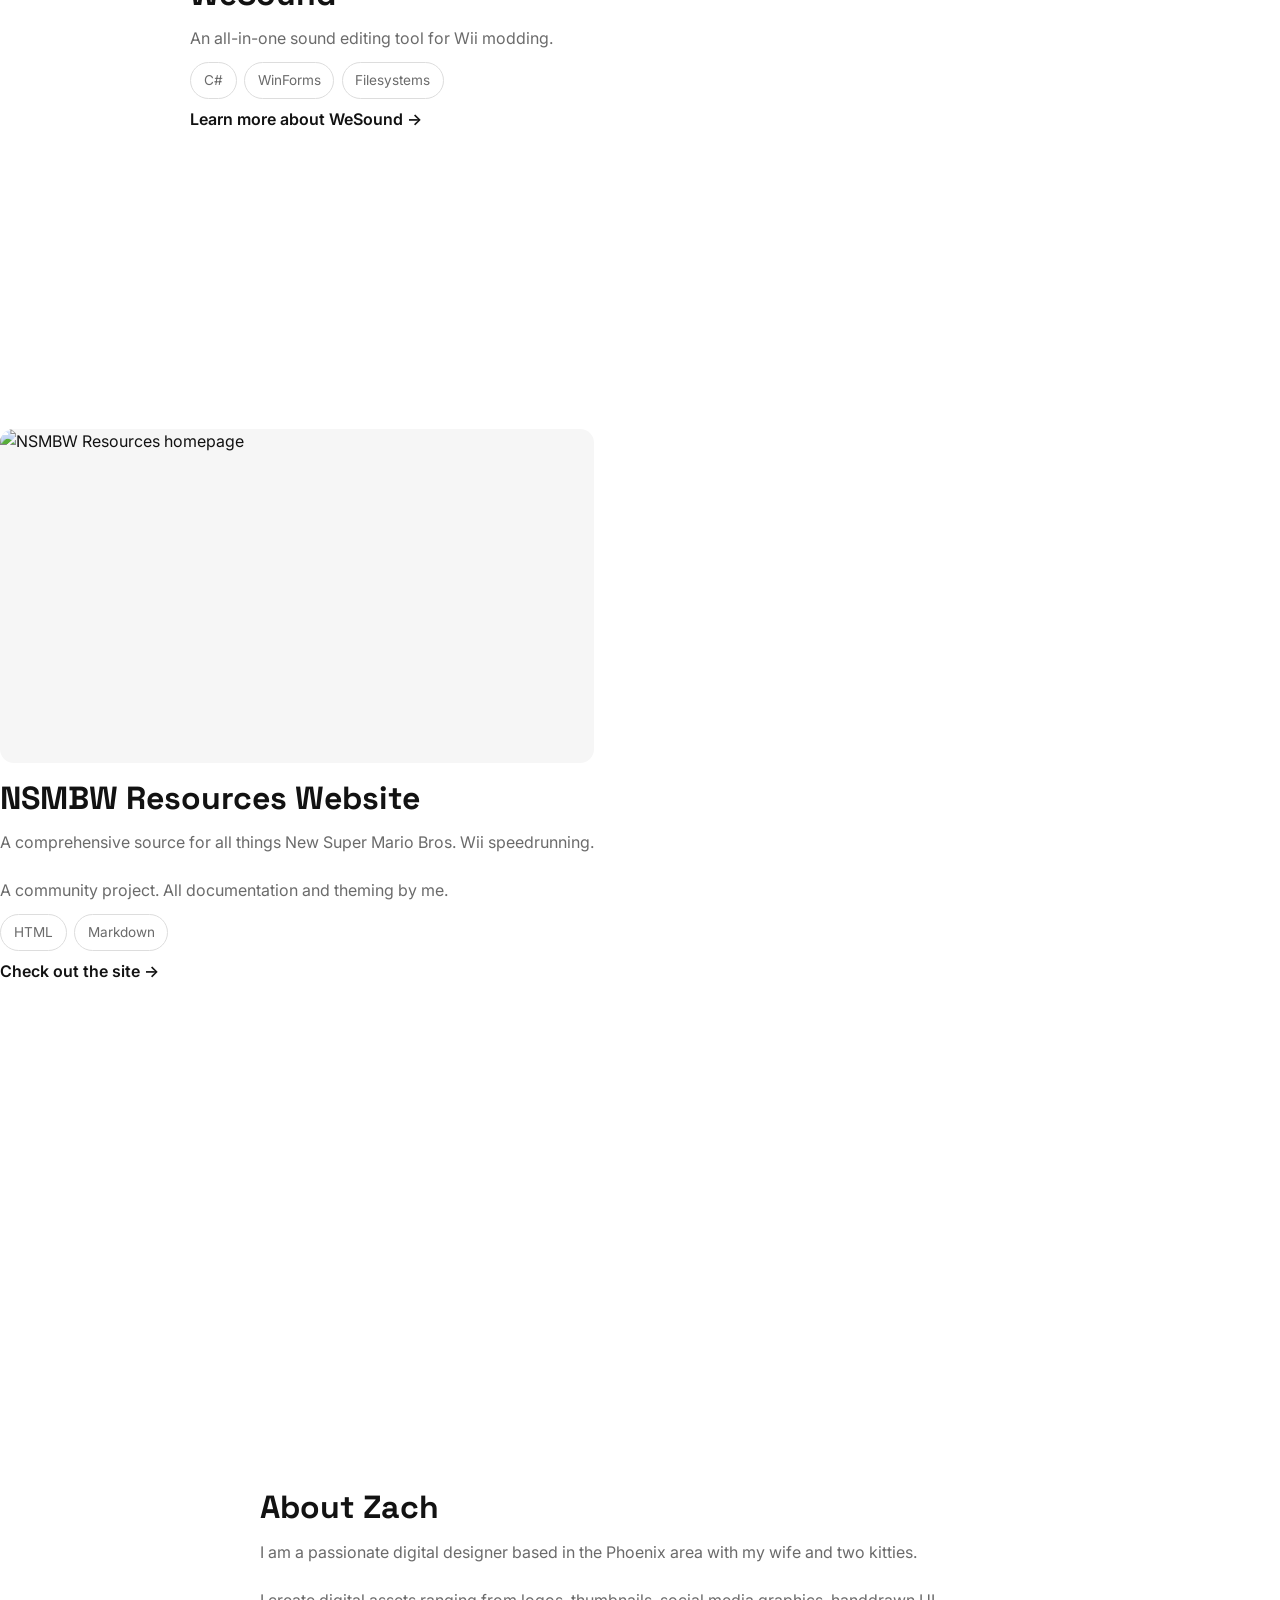
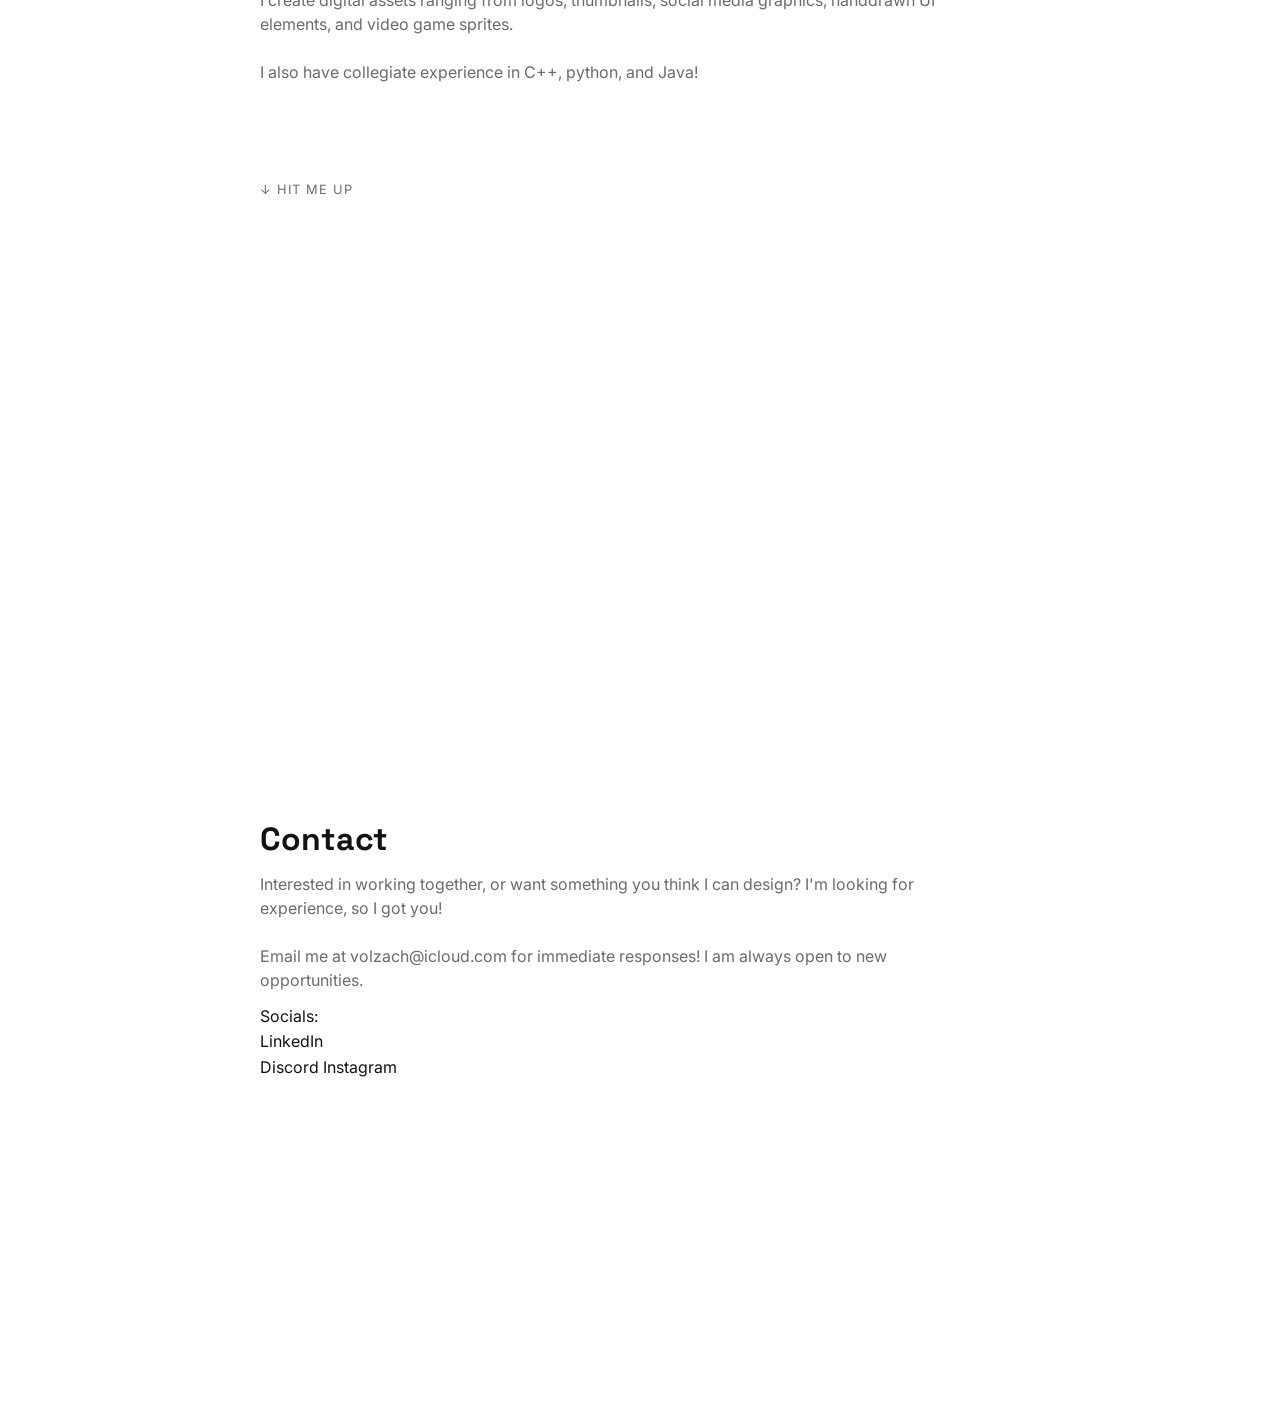
==== commit 3b91110d: "fixed docs" ====
--- a/index.html
+++ b/index.html
@@ -145,7 +145,7 @@
                 <article class="project-card">
 
                     <div class="project-card__image">
-                        <img src="projects/wesound/images/wesound dark.png" alt="WeSound showcase image">
+                        <img src="projects/for-hero/homepage.png" alt="NSMBW Resources homepage">
                     </div>
 
                     <h2 class="project-card__title">
@@ -162,9 +162,9 @@
                         <div class="project-chip">Markdown</div>
                     </div>
 
-                    <a class="project-card__button" href="projects/wesound/index.html">
-
-                        Learn more about WeSound →
+                    <a class="project-card__button" href="https://nsmbwcommunity.github.io/NSMBW-Speedrun-Guides/">
+
+                        Check out the site →
 
                     </a>
 
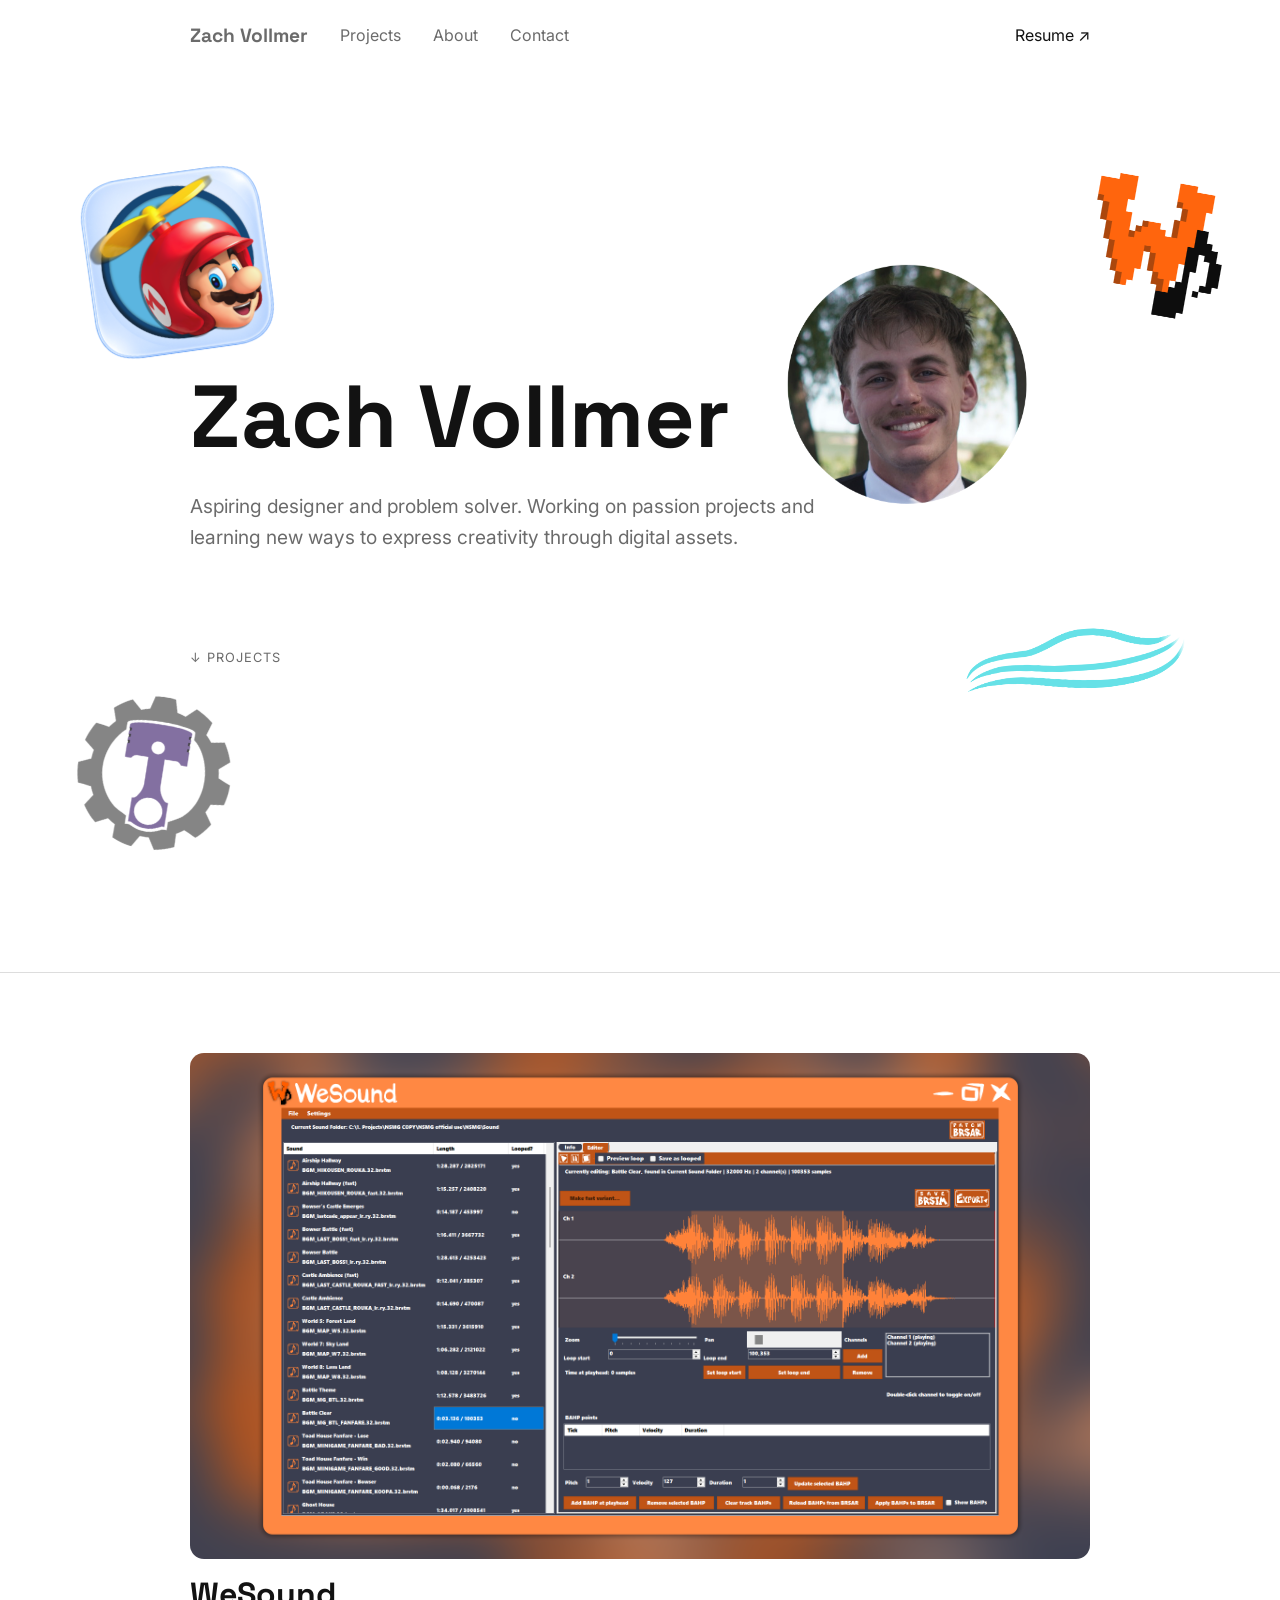
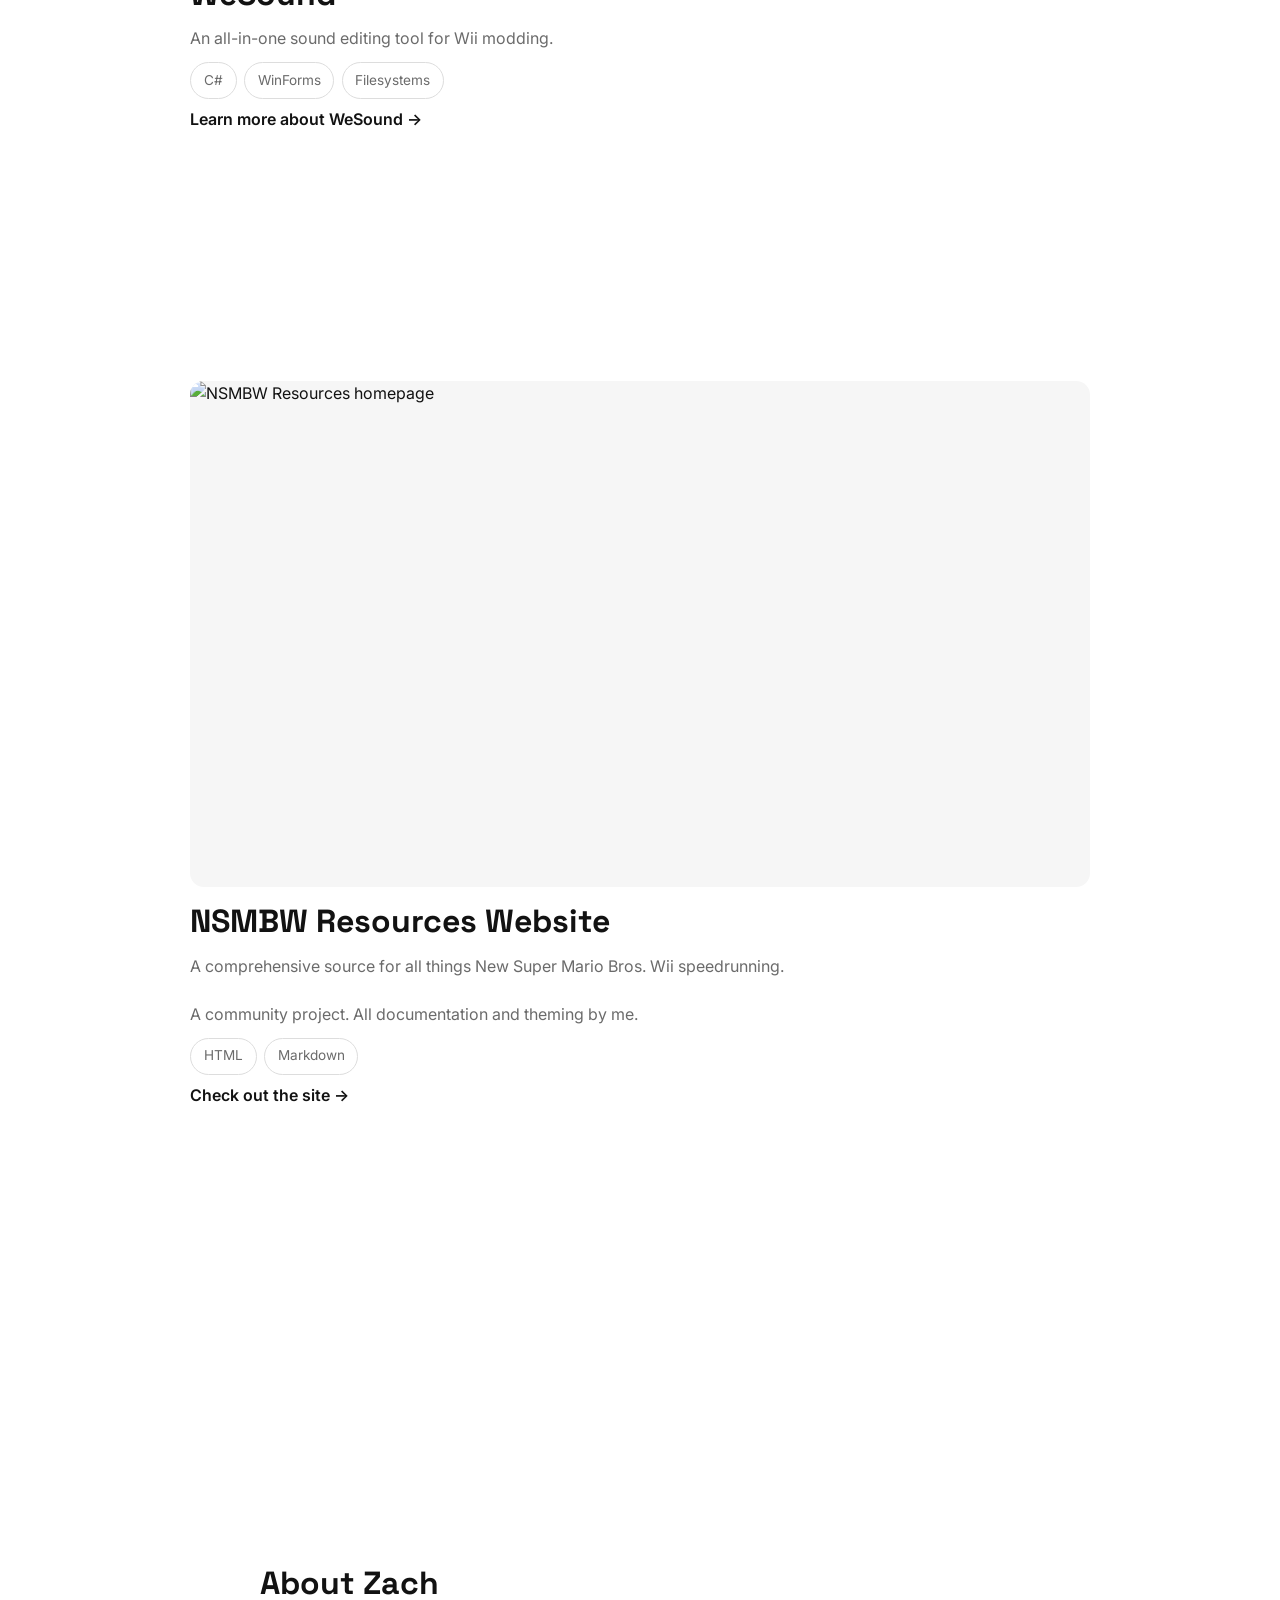
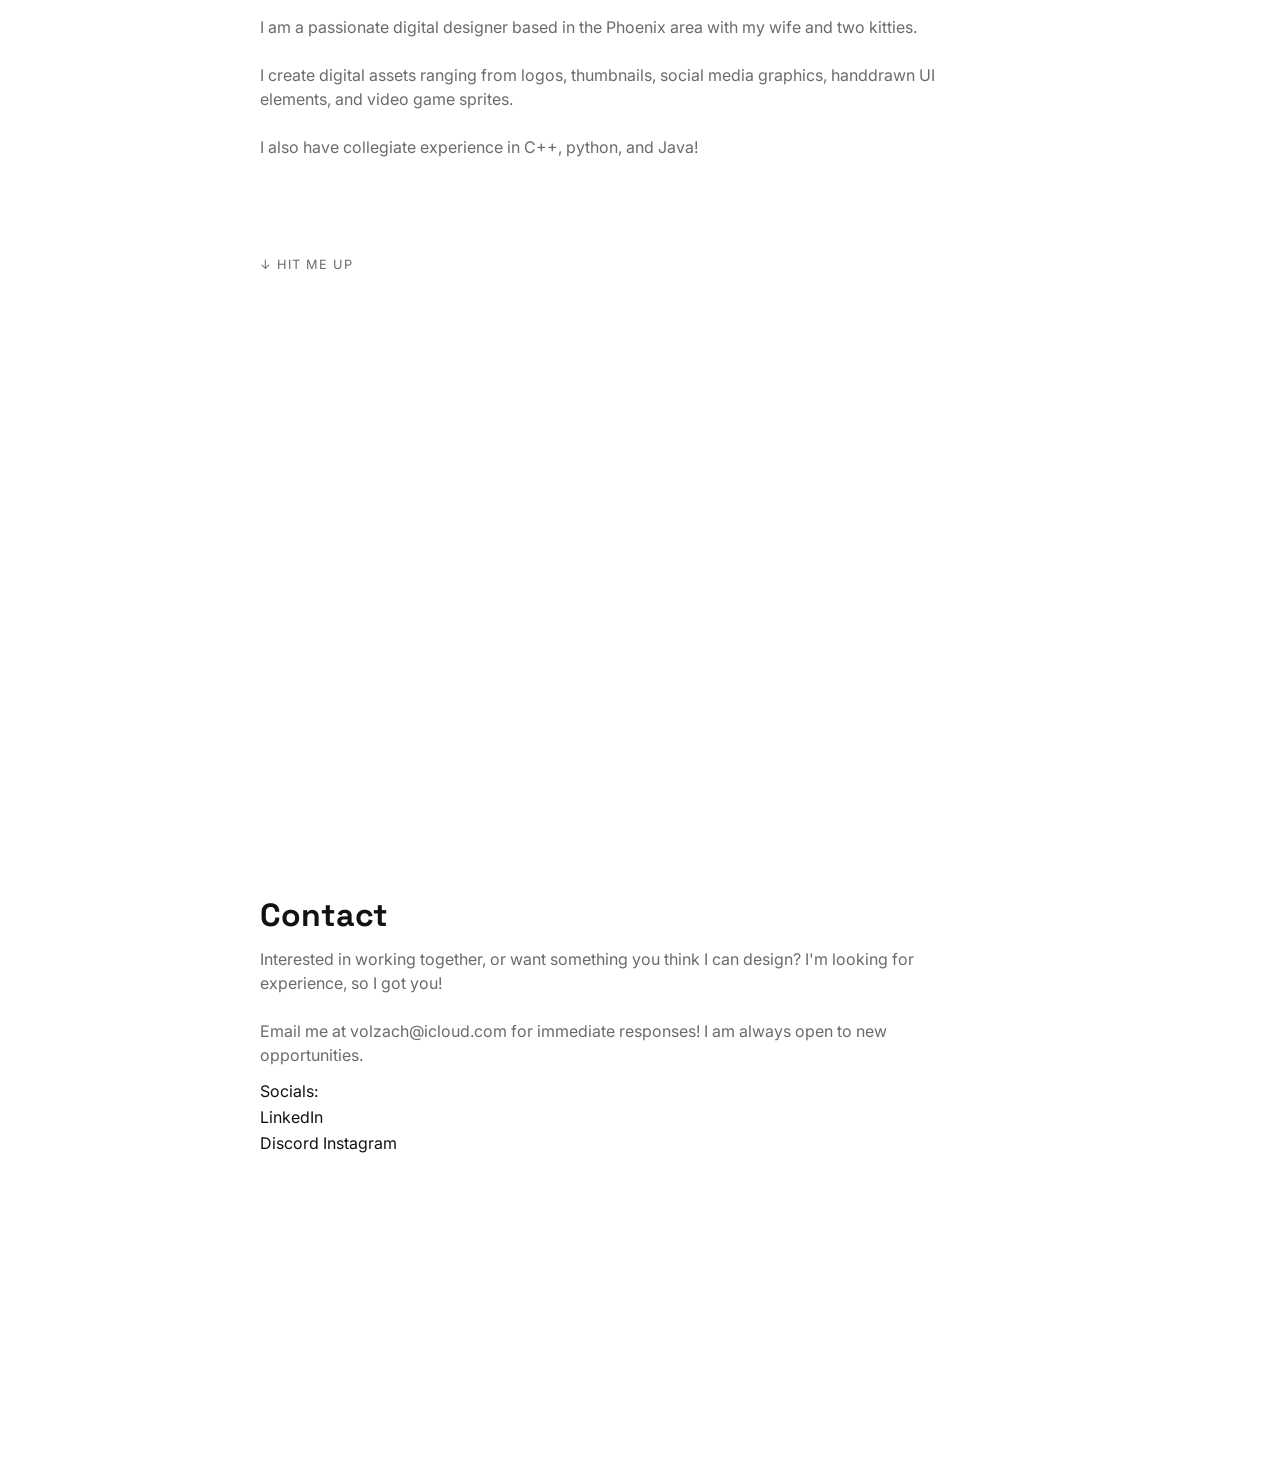
==== commit 2eef731a: "fixed resources section id" ====
--- a/index.html
+++ b/index.html
@@ -102,7 +102,7 @@
         </section>
 
         <!-- PROJECTS -->
-        <section class="projects snap-section 2" id="projects">
+        <section class="projects snap-section" id="projects">
 
             <div class="container">
 
@@ -138,7 +138,7 @@
 
         </section>
 
-         <section class="projects snap-section 3>
+        <section class="projects snap-section">
 
             <div class="container">
 
@@ -161,7 +161,7 @@
                         <div class="project-chip">HTML</div>
                         <div class="project-chip">Markdown</div>
                     </div>
-
+ 
                     <a class="project-card__button" href="https://nsmbwcommunity.github.io/NSMBW-Speedrun-Guides/">
 
                         Check out the site →
@@ -182,7 +182,8 @@
 
                 <p class="project-card__description">
                     I am a passionate digital designer based in the Phoenix area with my wife and two kitties.
-                    <br><br>I create digital assets ranging from logos, thumbnails, social media graphics, handdrawn UI elements, and video game sprites.
+                    <br><br>I create digital assets ranging from logos, thumbnails, social media graphics, handdrawn UI
+                    elements, and video game sprites.
                     <br><br>I also have collegiate experience in C++, python, and Java!<br>
 
                     <button type="button" class="hero__scroll">
@@ -209,7 +210,8 @@
                     <a href="https://www.linkedin.com/in/zach-vollmer/" target="_blank"
                         rel="noopener noreferrer">LinkedIn</a><br>
                     <a href="https://discordapp.com/users/v0lza" target="_blank" rel="noopener noreferrer">Discord</a>
-                    <a href="https://www.instagram.com/vol.zach/" target="_blank" rel="noopener noreferrer">Instagram</a><br>
+                    <a href="https://www.instagram.com/vol.zach/" target="_blank"
+                        rel="noopener noreferrer">Instagram</a><br>
                 </p>
                 </p>
 
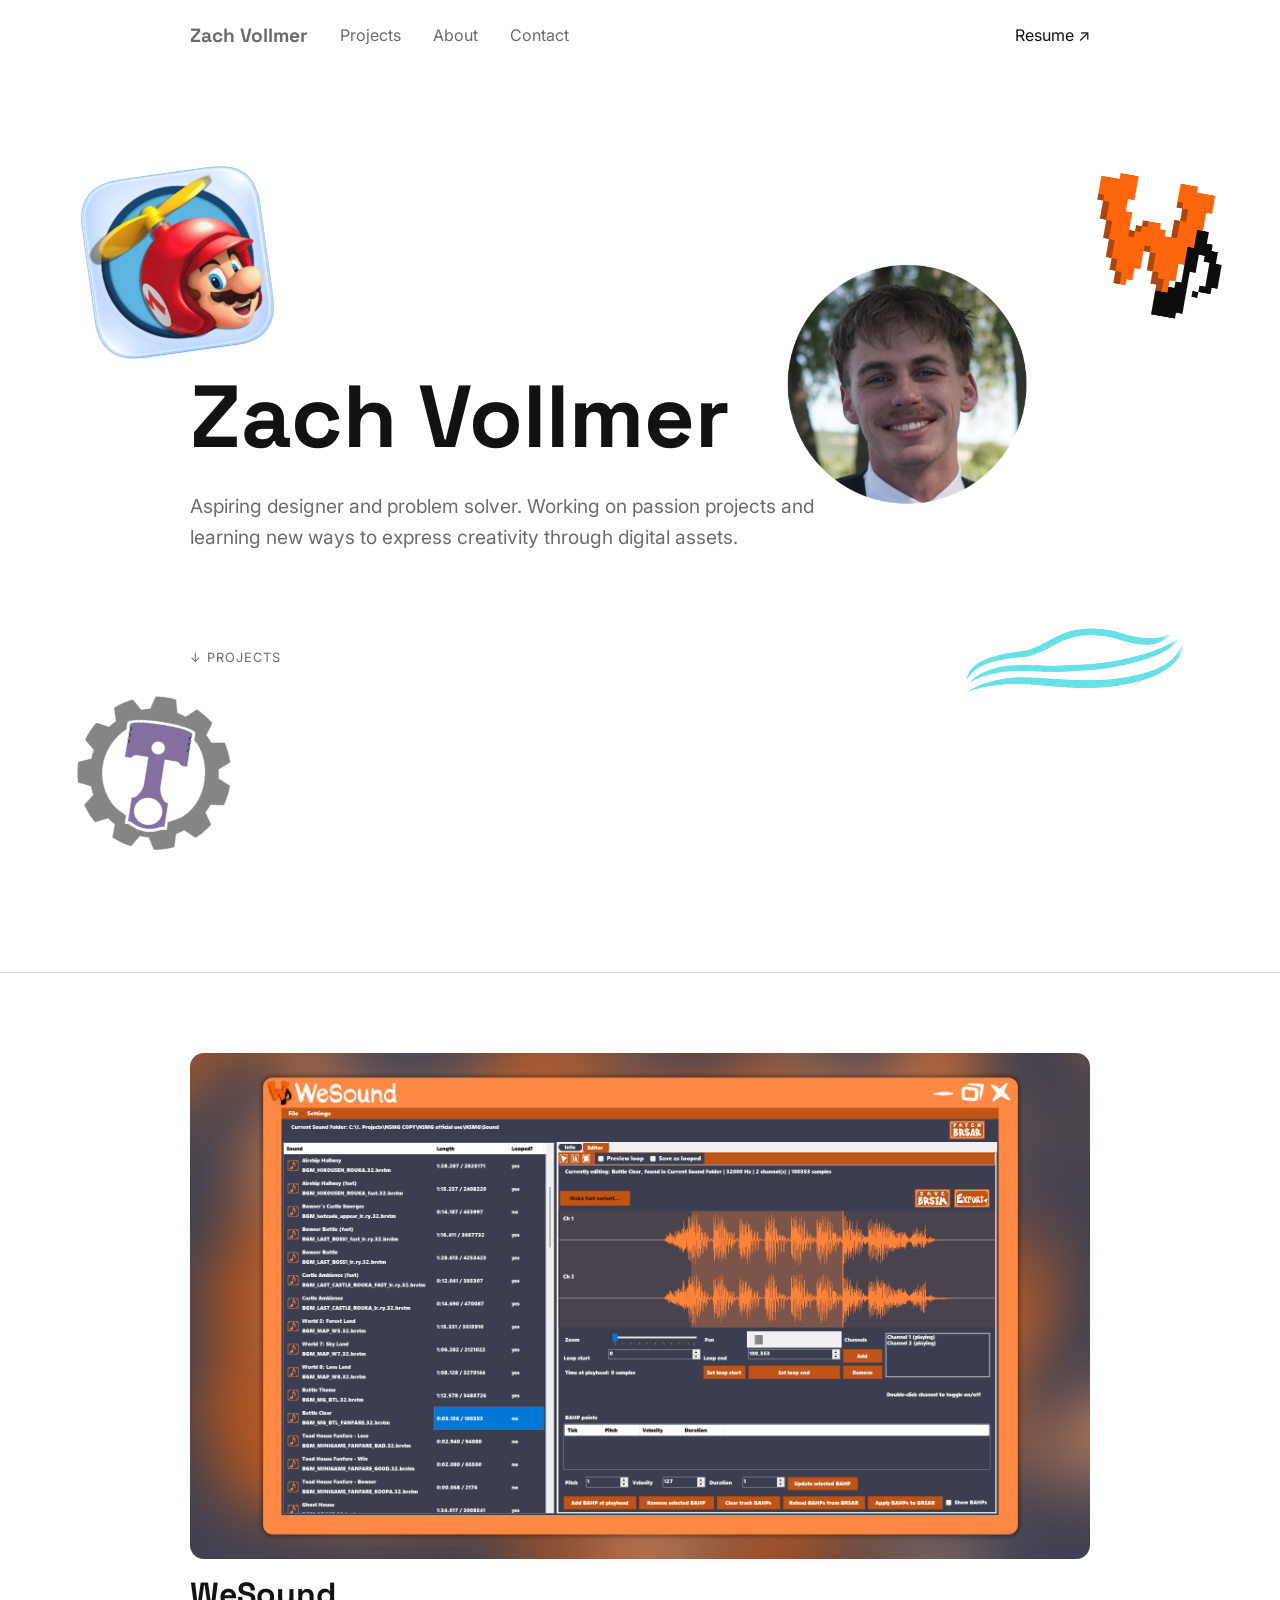
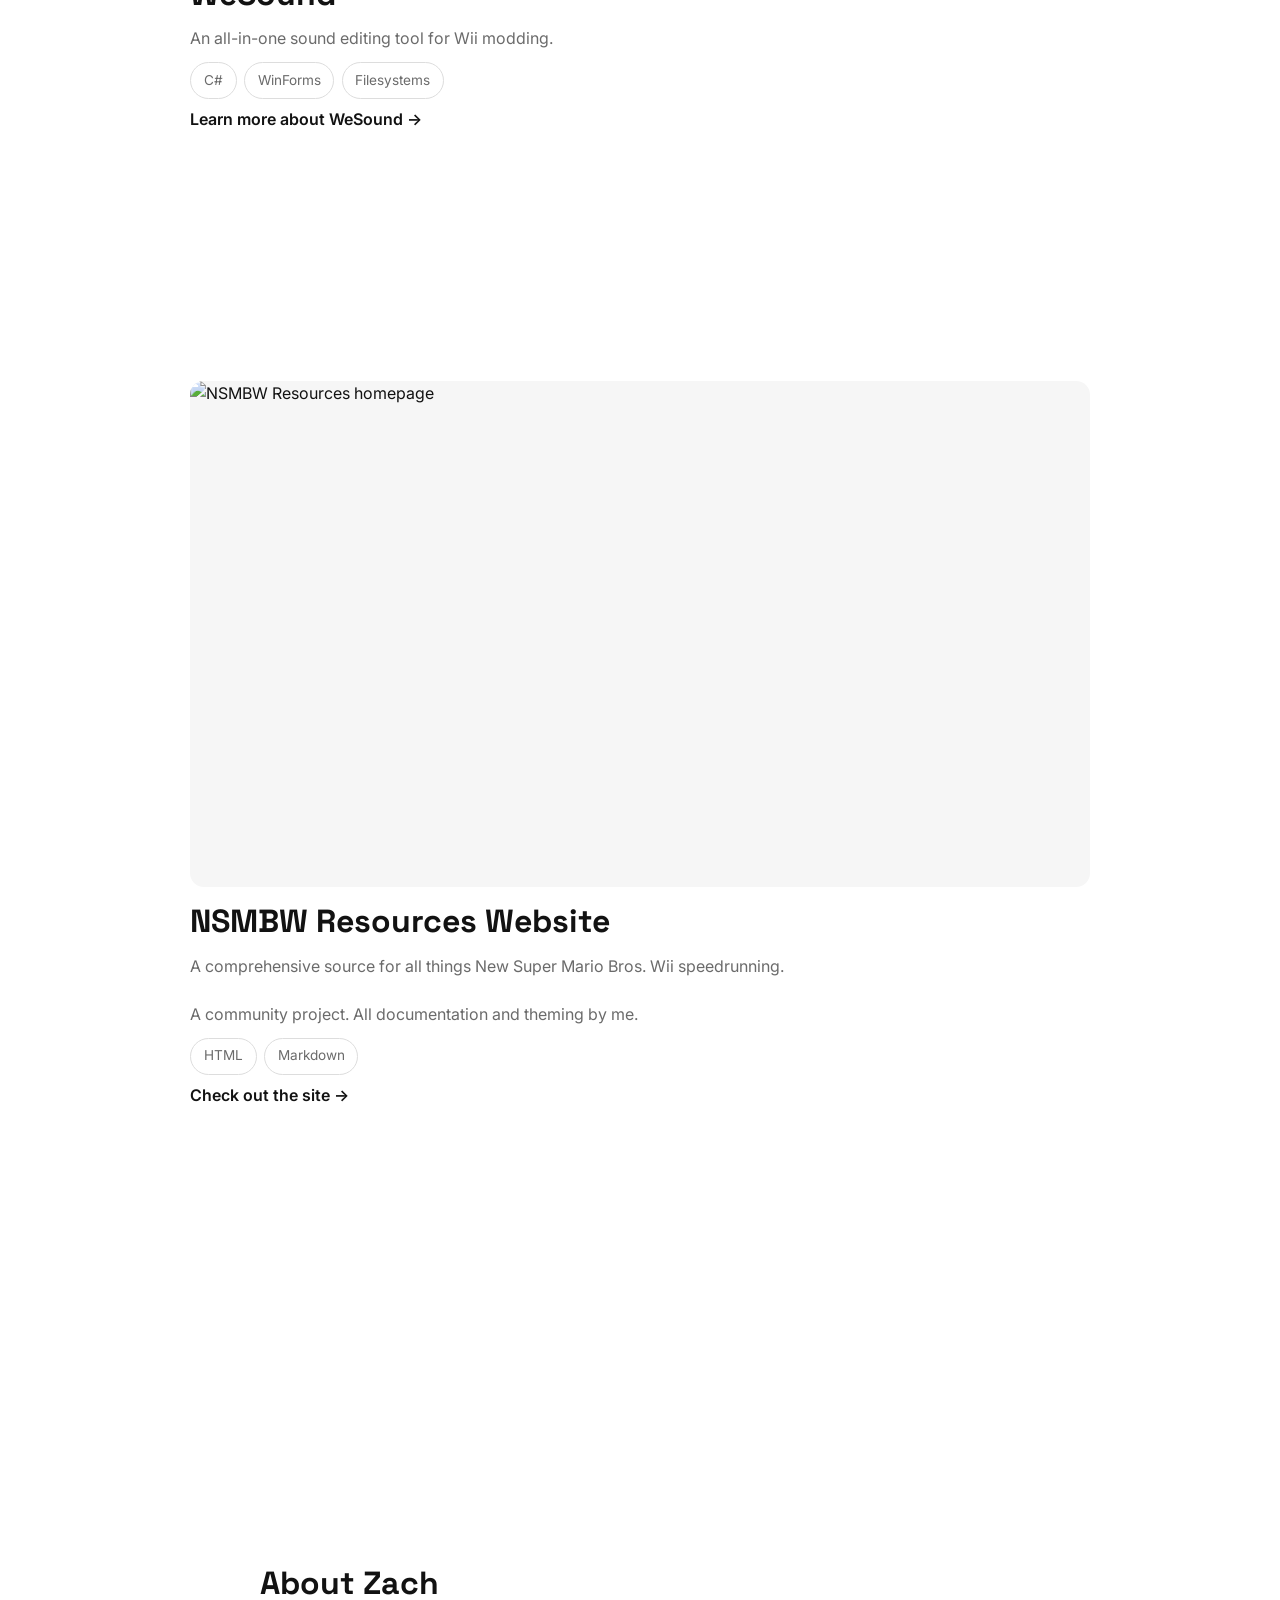
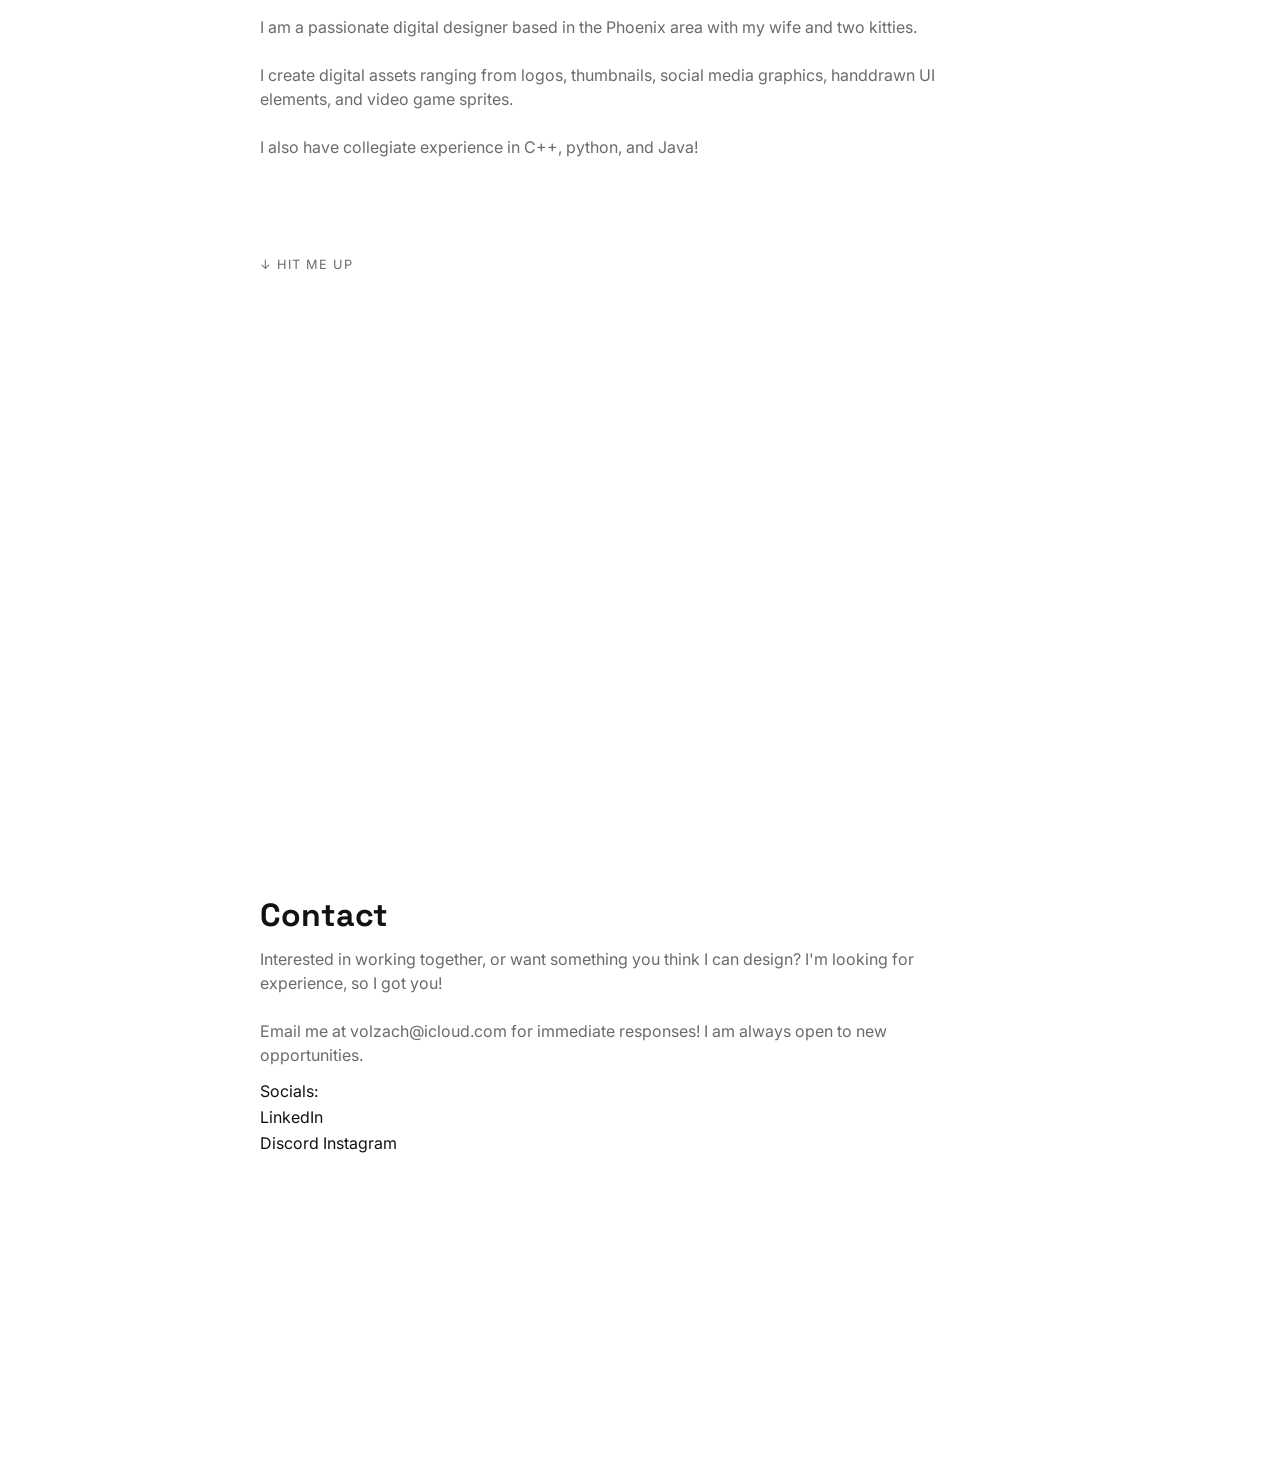
==== commit bb63a37a: "fixed links" ====
--- a/index.html
+++ b/index.html
@@ -162,7 +162,7 @@
                         <div class="project-chip">Markdown</div>
                     </div>
  
-                    <a class="project-card__button" href="https://nsmbwcommunity.github.io/NSMBW-Speedrun-Guides/">
+                    <a class="project-card__button" href="https://nsmbwcommunity.github.io/NSMBW-Speedrun-Guides/" target="_blank" rel="noopener noreferrer">
 
                         Check out the site →
 
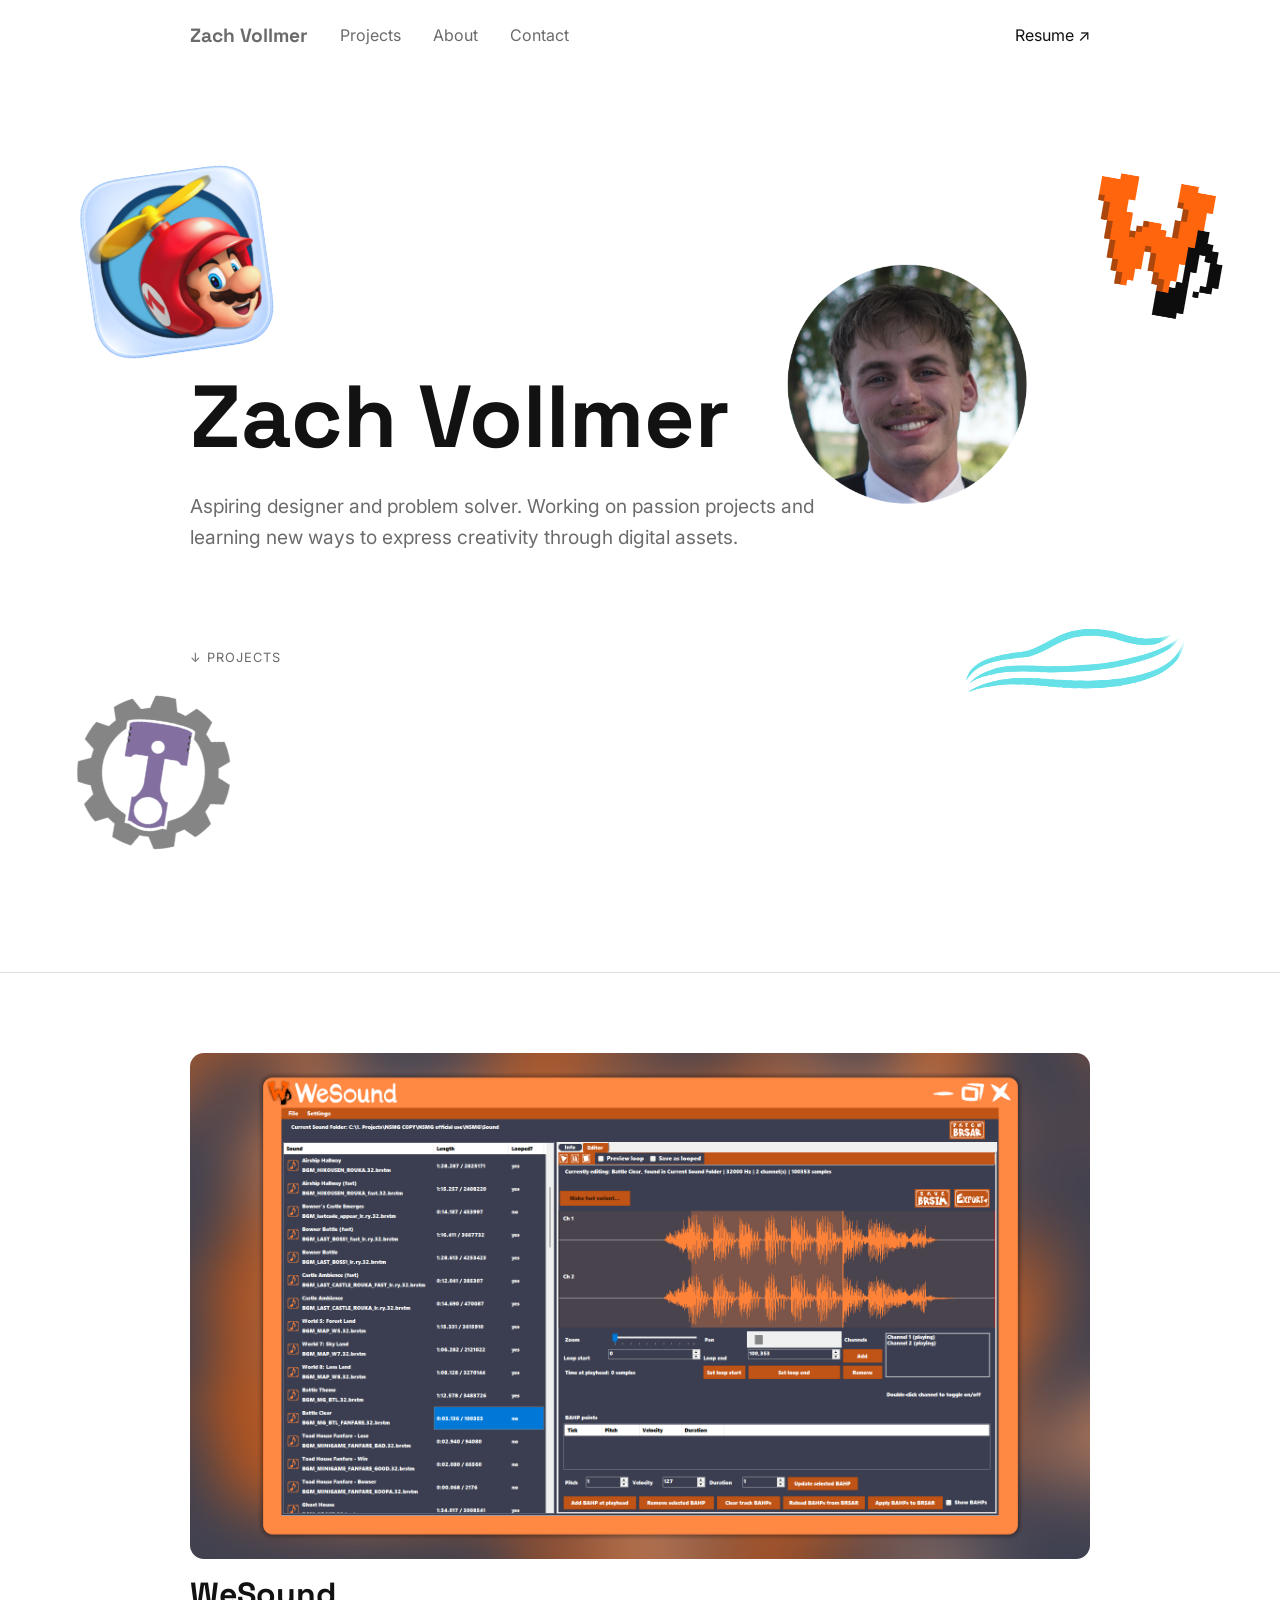
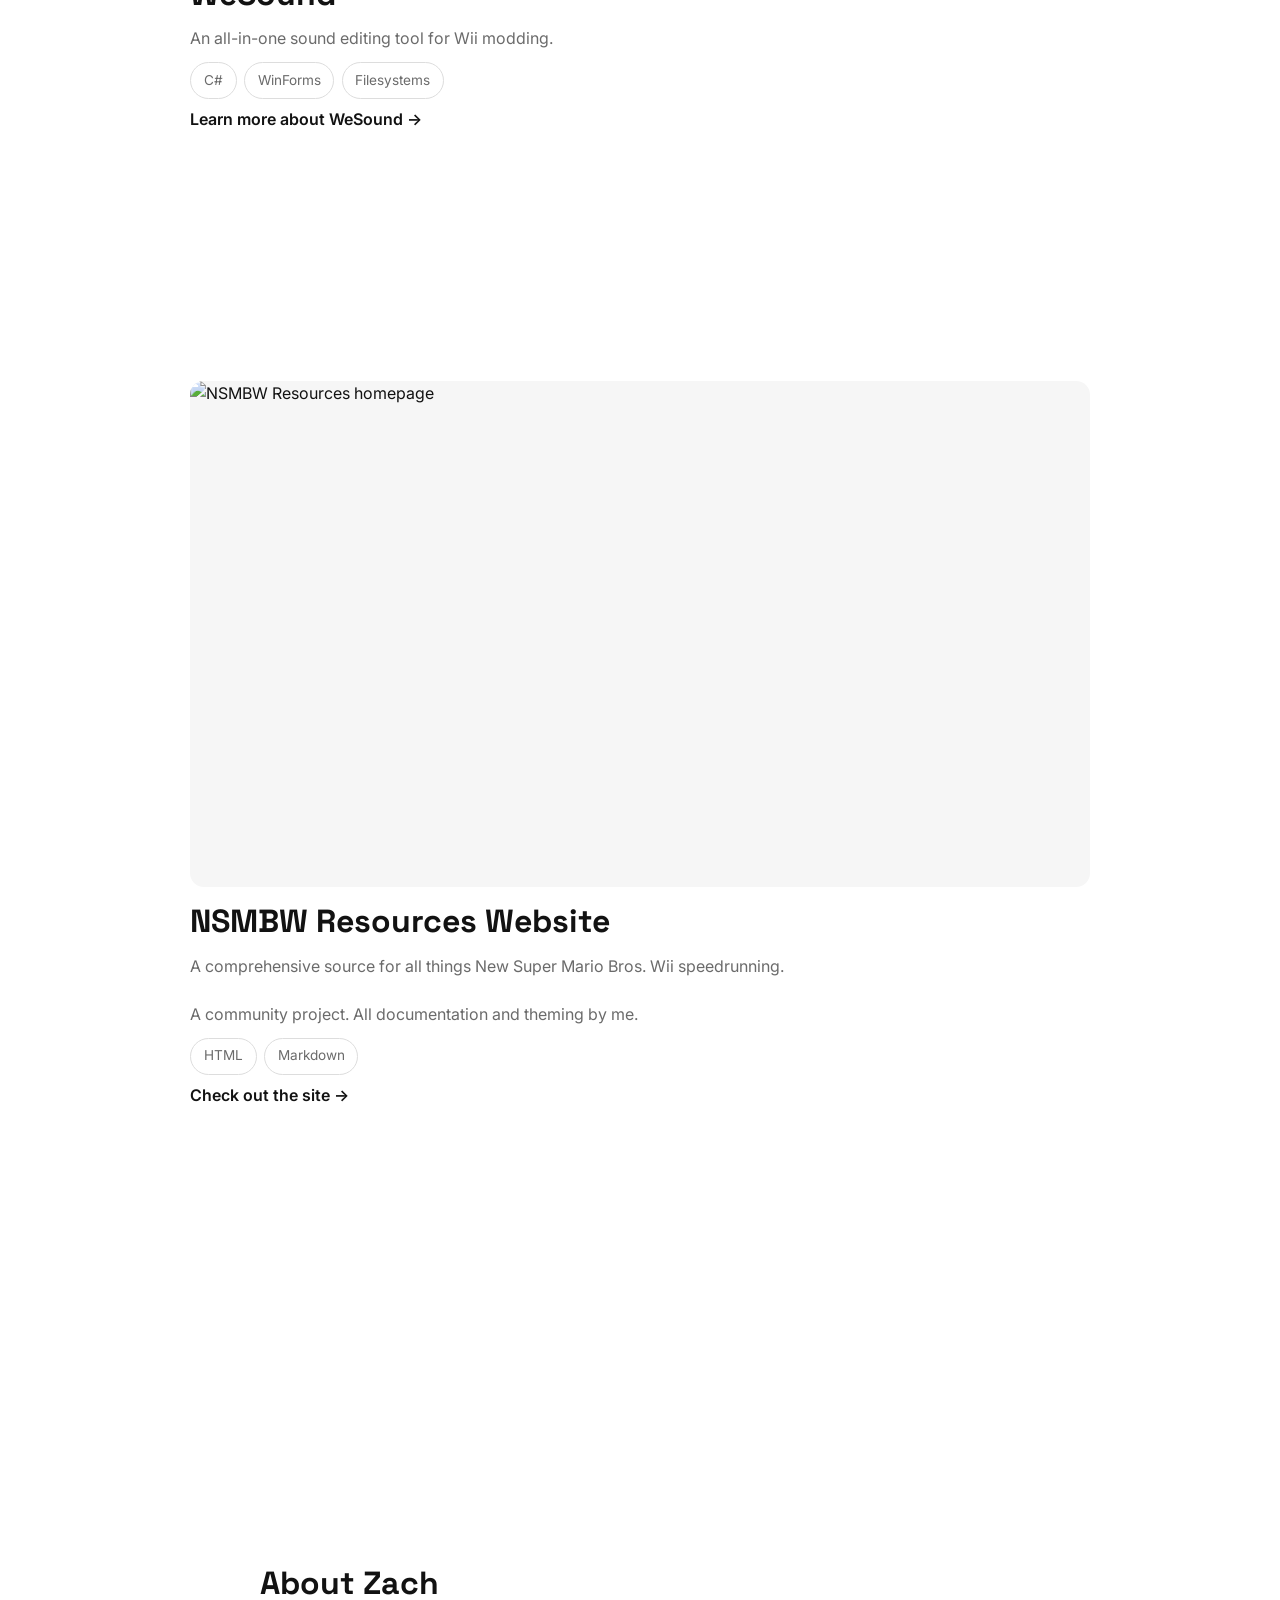
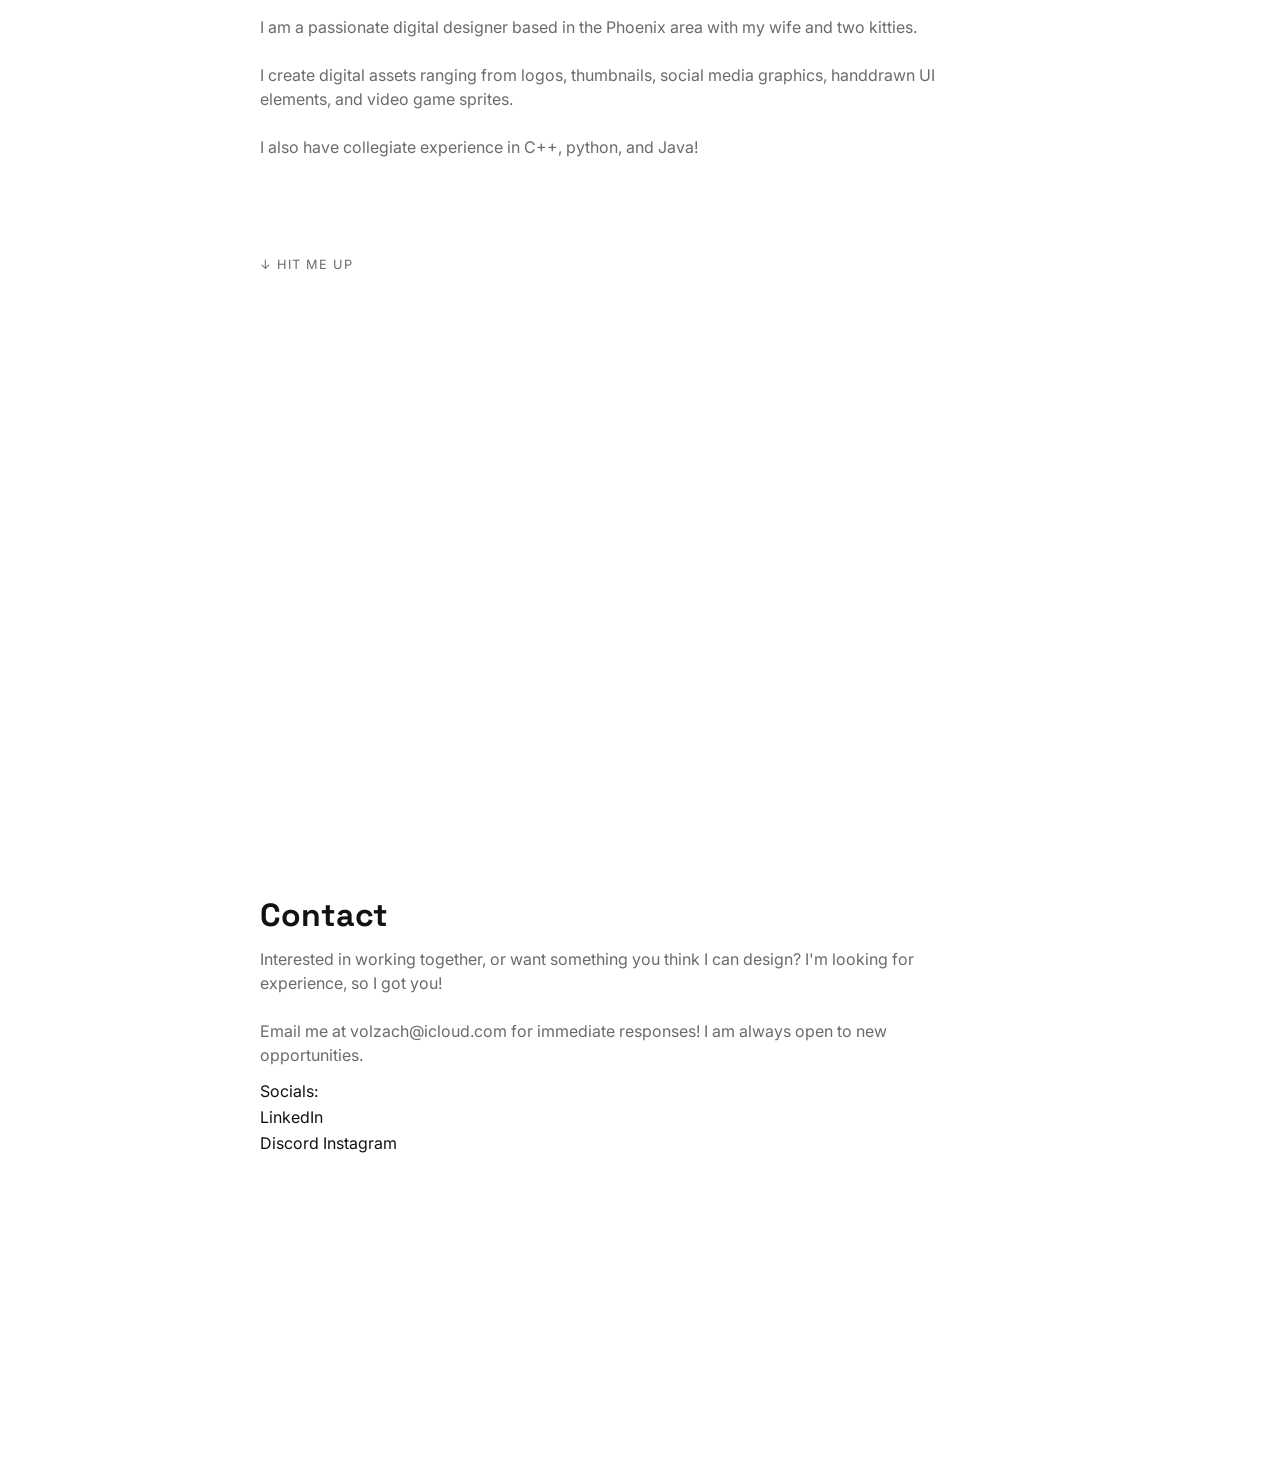
==== commit 1f890b55: "added snap scroll indicator" ====
--- a/index.html
+++ b/index.html
@@ -22,6 +22,7 @@
     <link rel="stylesheet" href="assets/css/variables.css">
     <link rel="stylesheet" href="assets/css/layout.css">
     <link rel="stylesheet" href="assets/css/components.css">
+    <link rel="stylesheet" href="assets/css/snap-indicator.css">
     <link rel="stylesheet" href="assets/css/animations.css">
 
 </head>
@@ -52,6 +53,12 @@
         </div>
 
     </header>
+
+    <div class="snap-indicator" data-snap-indicator aria-live="polite" role="status">
+        <div class="snap-indicator__core" aria-hidden="true">
+            <span class="snap-indicator__arrow">↓</span>
+        </div>
+    </div>
 
     <main>
 
@@ -222,6 +229,7 @@
     </main>
 
     <script src="assets/js/hero-floats.js"></script>
+    <script src="assets/js/snap-indicator.js"></script>
     <script src="assets/js/snap.js"></script>
     <script src="assets/js/navbar.js"></script>
 
--- a/assets/css/snap-indicator.css
+++ b/assets/css/snap-indicator.css
@@ -0,0 +1,99 @@
+:root {
+    --snap-indicator-size: 56px;
+    --snap-indicator-ring: rgba(255, 255, 255, 0.92);
+    --snap-indicator-accent: #f5f5f5;
+    --snap-indicator-background: rgba(10, 10, 10, 0.82);
+    --snap-indicator-progress: 0deg;
+}
+
+.snap-indicator {
+    position: fixed;
+    left: 50%;
+    bottom: 1.5rem;
+    transform: translate(-50%, 140%) scale(0.94);
+    width: var(--snap-indicator-size);
+    height: var(--snap-indicator-size);
+    border-radius: 50%;
+    pointer-events: none;
+    opacity: 0;
+    z-index: 120;
+    display: grid;
+    place-items: center;
+    transition:
+        transform 220ms cubic-bezier(0.2, 0.8, 0.2, 1),
+        opacity 220ms ease,
+        filter 220ms ease;
+    filter: blur(6px);
+}
+
+.snap-indicator::before {
+    content: "";
+    position: absolute;
+    inset: 0;
+    border-radius: 50%;
+    background: conic-gradient(var(--snap-indicator-accent) var(--snap-indicator-progress), transparent 0deg);
+    -webkit-mask: radial-gradient(circle, transparent 58%, black 59%);
+    mask: radial-gradient(circle, transparent 58%, black 59%);
+    border: 1px solid var(--snap-indicator-ring);
+    box-shadow: 0 18px 38px rgba(0, 0, 0, 0.24);
+    transition: background 160ms ease, border-color 160ms ease;
+}
+
+.snap-indicator__core {
+    position: relative;
+    z-index: 1;
+    width: calc(var(--snap-indicator-size) - 12px);
+    height: calc(var(--snap-indicator-size) - 12px);
+    border-radius: 50%;
+    display: grid;
+    place-items: center;
+    background: var(--snap-indicator-background);
+    color: var(--snap-indicator-accent);
+    border: 1px solid rgba(255, 255, 255, 0.12);
+    box-shadow: inset 0 0 0 1px rgba(255, 255, 255, 0.04);
+    transition: background 180ms ease, color 180ms ease, transform 180ms ease;
+}
+
+.snap-indicator__arrow {
+    font-size: 1.1rem;
+    line-height: 1;
+    transform: translateY(1px);
+}
+
+.snap-indicator.is-visible {
+    opacity: 1;
+    pointer-events: auto;
+    transform: translate(-50%, 0) scale(1);
+    filter: blur(0);
+}
+
+.snap-indicator.is-armed .snap-indicator__core,
+.snap-indicator.is-snapping .snap-indicator__core,
+.snap-indicator.is-cooldown .snap-indicator__core {
+    background: var(--snap-indicator-accent);
+    color: #0b0b0b;
+    transform: scale(1.03);
+}
+
+.snap-indicator.is-armed::before,
+.snap-indicator.is-snapping::before,
+.snap-indicator.is-cooldown::before {
+    border-color: var(--snap-indicator-accent);
+}
+
+.snap-indicator.is-cooldown {
+    transform: translate(-50%, 0) scale(1.04);
+}
+
+.snap-indicator:focus-visible {
+    outline: 2px solid rgba(255, 255, 255, 0.65);
+    outline-offset: 6px;
+}
+
+@media (prefers-reduced-motion: reduce) {
+    .snap-indicator,
+    .snap-indicator::before,
+    .snap-indicator__core {
+        transition: none;
+    }
+}
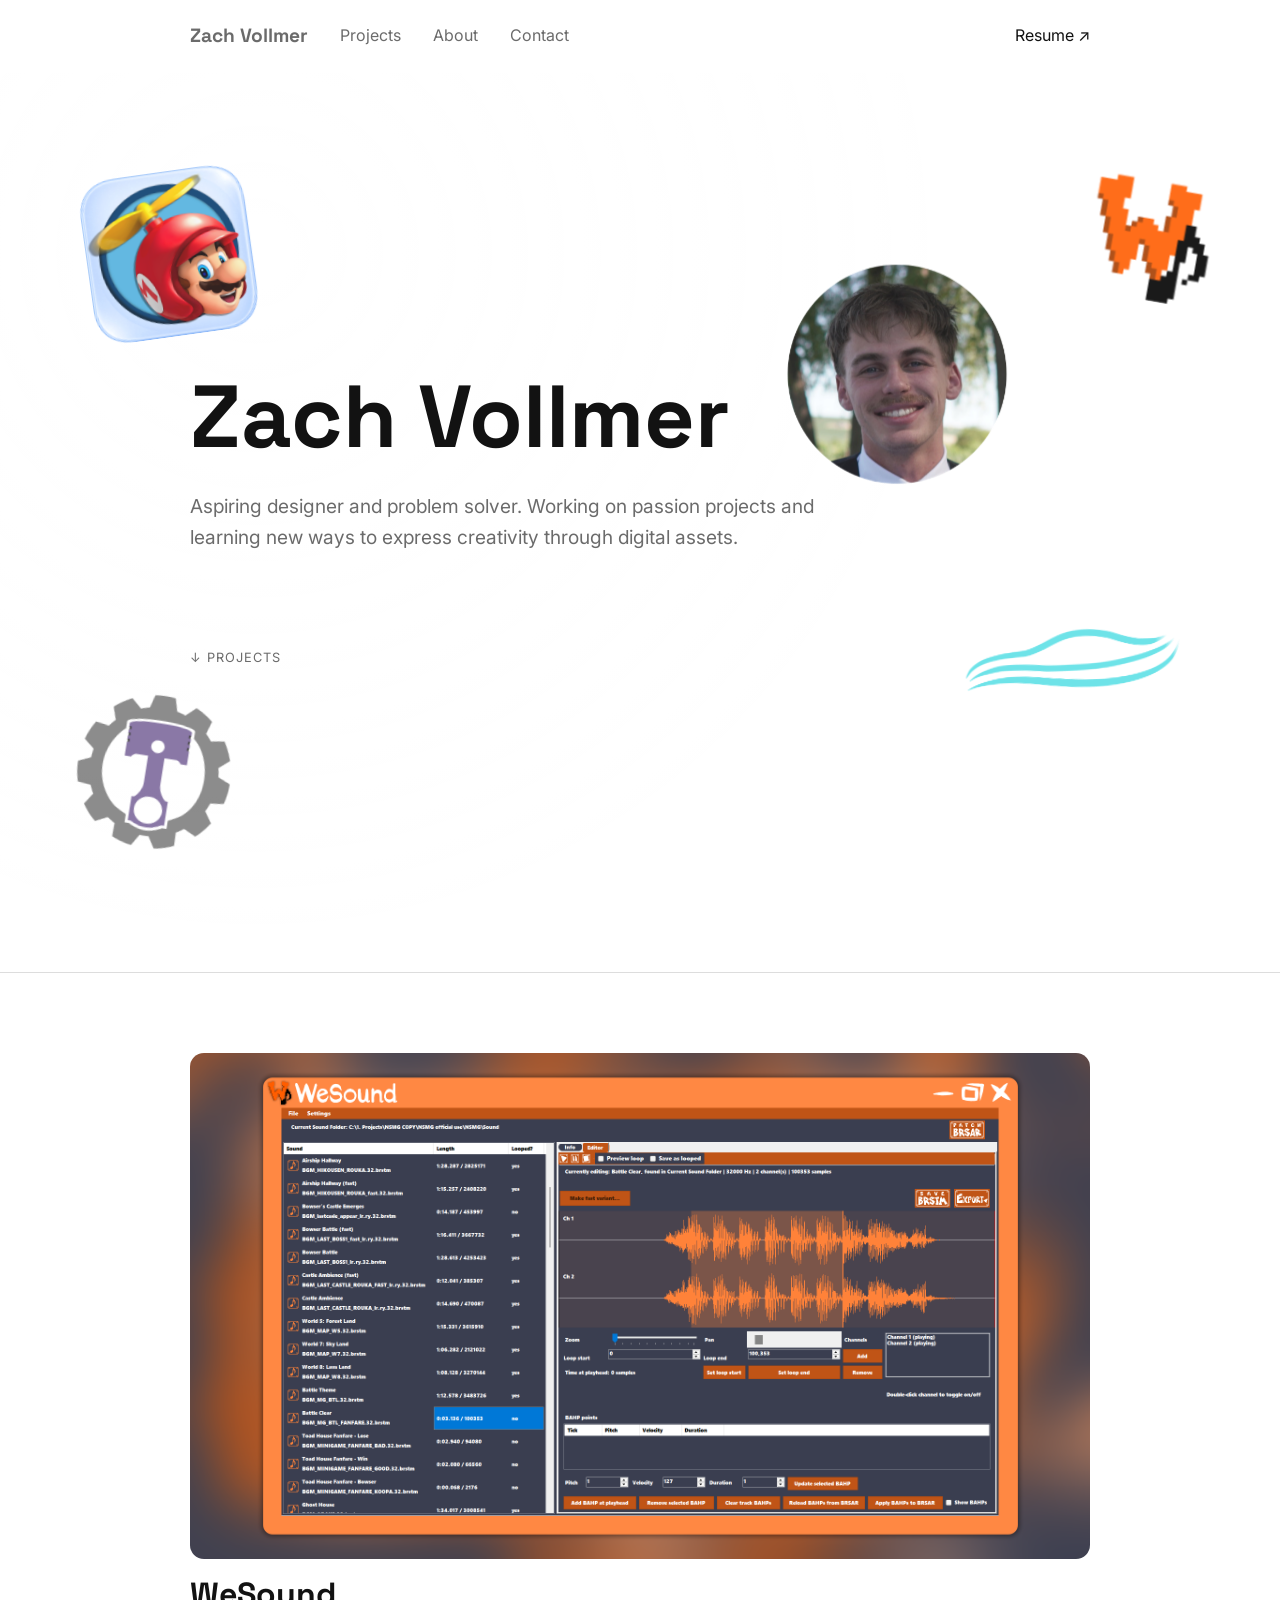
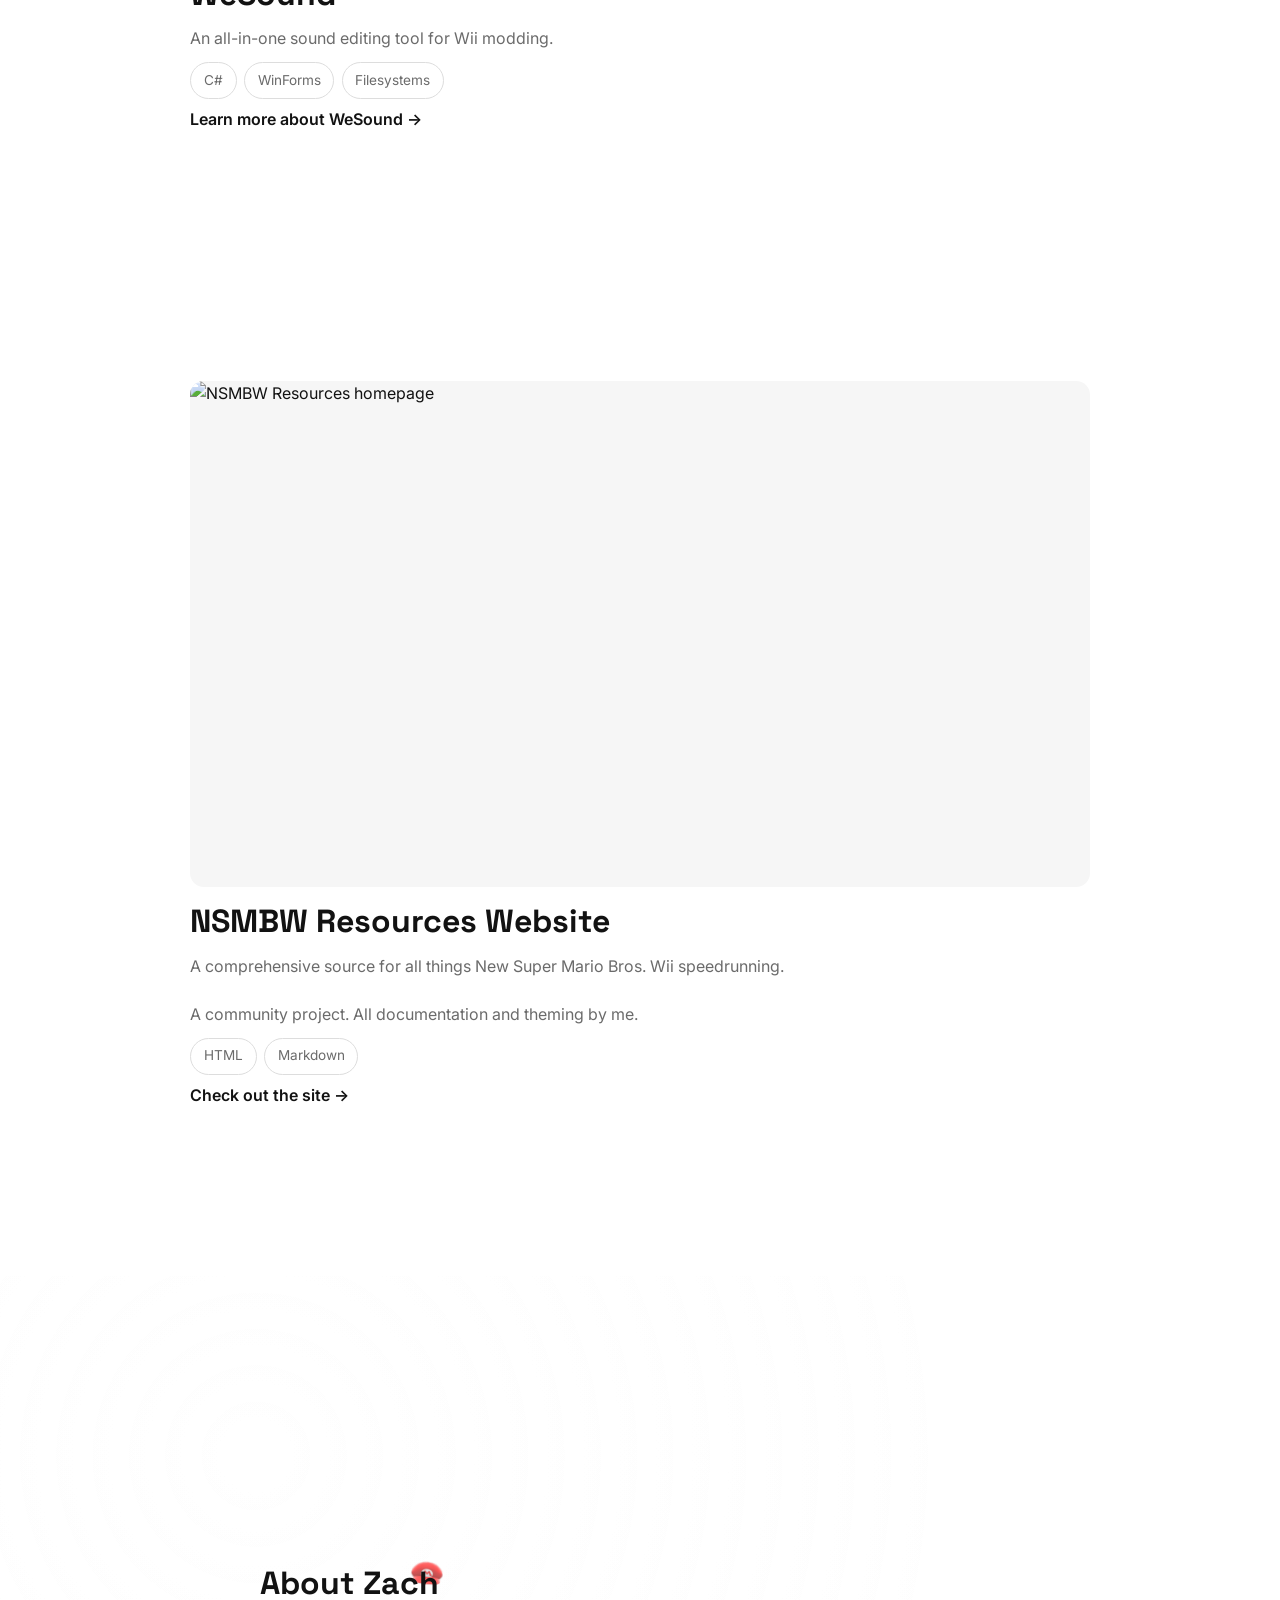
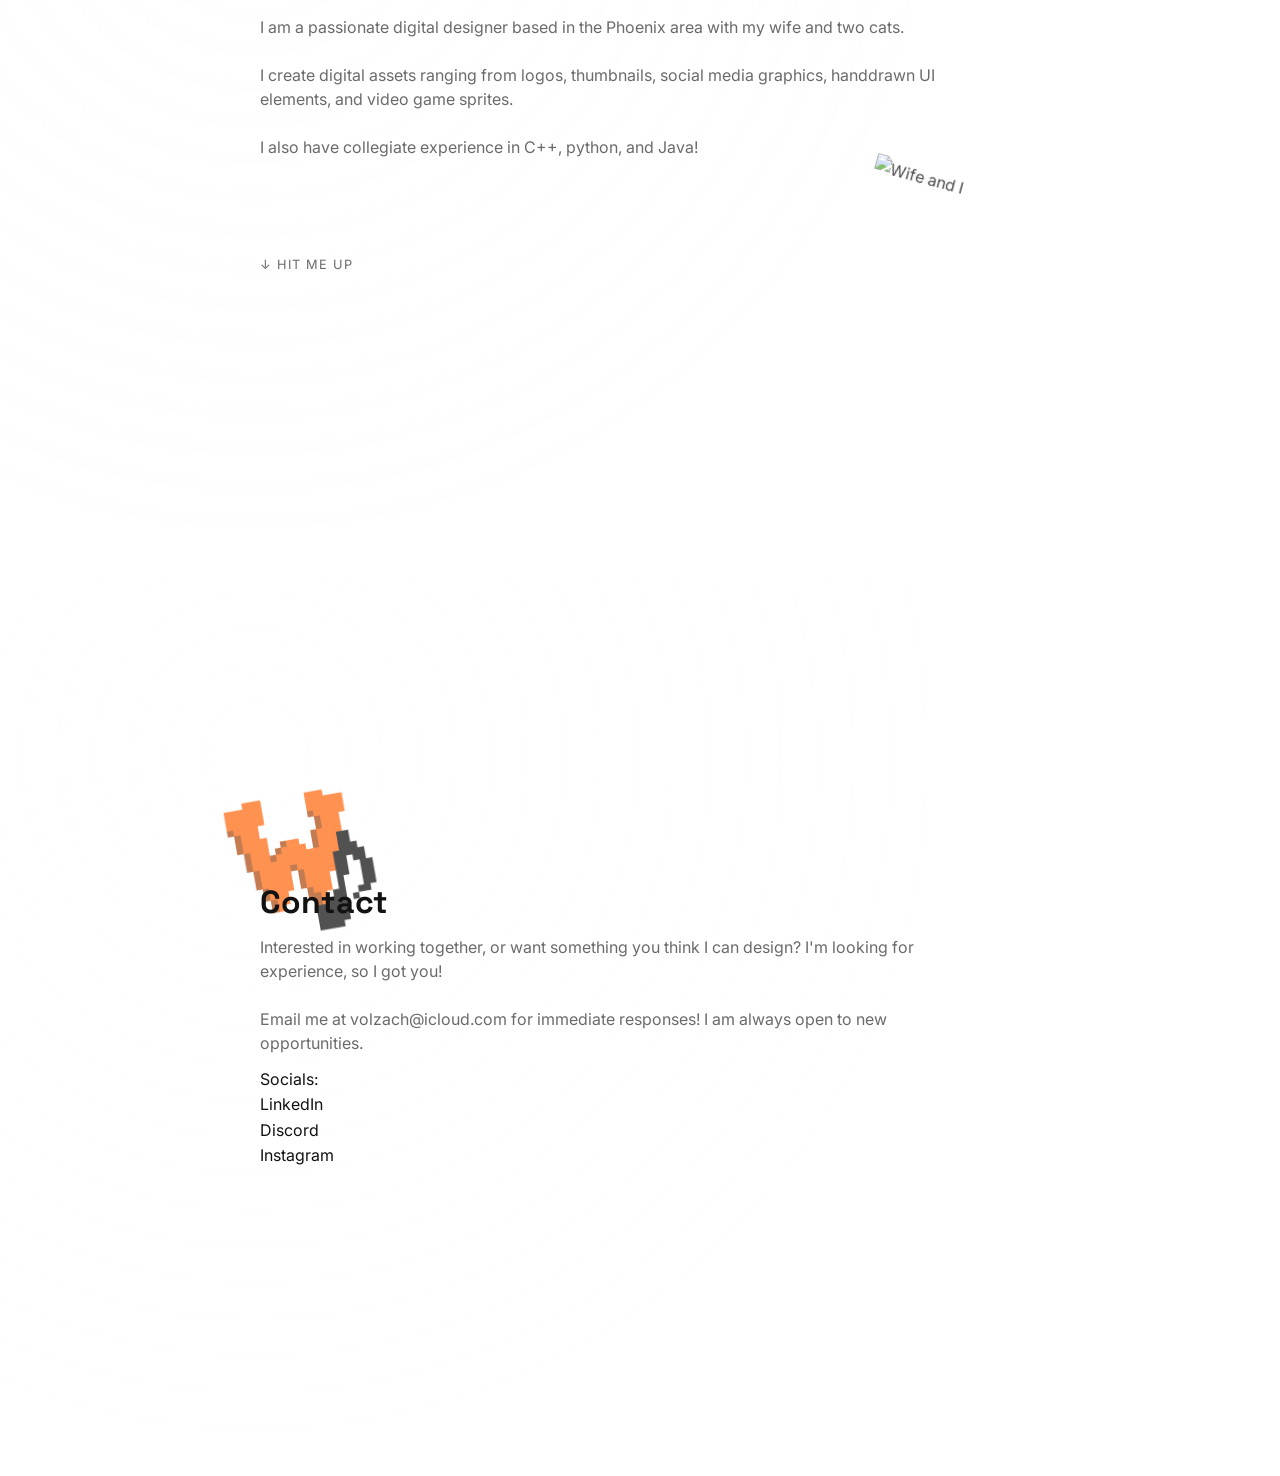
==== commit c366592e: "removed snap, refined floating component" ====
--- a/index.html
+++ b/index.html
@@ -22,7 +22,6 @@
     <link rel="stylesheet" href="assets/css/variables.css">
     <link rel="stylesheet" href="assets/css/layout.css">
     <link rel="stylesheet" href="assets/css/components.css">
-    <link rel="stylesheet" href="assets/css/snap-indicator.css">
     <link rel="stylesheet" href="assets/css/animations.css">
 
 </head>
@@ -54,29 +53,23 @@
 
     </header>
 
-    <div class="snap-indicator" data-snap-indicator aria-live="polite" role="status">
-        <div class="snap-indicator__core" aria-hidden="true">
-            <span class="snap-indicator__arrow">↓</span>
-        </div>
-    </div>
-
     <main>
 
         <!-- HERO -->
         <section class="hero snap-section" id="snap-section-1">
 
-            <div class="hero__floating-layer" aria-hidden="true">
+            <div class="hero__floating-layer section-floating-layer" aria-hidden="true">
                 <figure class="hero-float-item" data-left="60%" data-top="21%" data-width="240" data-rotate="0deg"
                     data-opacity="0.95" data-drift-x="-3" data-drift-y="2" data-duration="8.5">
                     <img src="projects\for-hero\pfp.png" alt="Zach">
                 </figure>
 
-                <figure class="hero-float-item" data-left="8%" data-top="12%" data-width="180" data-rotate="-8deg"
+                <figure class="hero-float-item" data-left="8%" data-top="12%" data-width="165" data-rotate="-8deg"
                     data-opacity="0.92" data-drift-x="11" data-drift-y="8" data-duration="8.5">
                     <img src="projects\for-hero\srapp.png" alt="NSMBW Resources app">
                 </figure>
 
-                <figure class="hero-float-item" data-left="83%" data-top="12%" data-width="135" data-rotate="10deg"
+                <figure class="hero-float-item" data-left="83%" data-top="12%" data-width="120" data-rotate="10deg"
                     data-opacity="0.95" data-drift-x="-9" data-drift-y="5" data-duration="6.2">
                     <img src="projects\for-hero\wesound.png" alt="WeSound">
                 </figure>
@@ -182,13 +175,24 @@
         </section>
 
         <section class="about snap-section 3" id="about">
-
+            <div class="section-floating-layer" aria-hidden="true">
+                <figure class="hero-float-item" data-left="32%" data-top="31%" data-width="36" data-rotate="6deg"
+                    data-opacity="0.82" data-drift-x="-1" data-drift-y="2" data-duration="8.5">
+                    <img src="projects/for-hero/hat.png" alt="It's-a-me">
+                </figure>
+            </div>
+            <div class="section-floating-layer" aria-hidden="true">
+                <figure class="hero-float-item" data-left="68%" data-top="56%" data-width="195" data-rotate="15deg"
+                    data-opacity="0.8" data-drift-x="2" data-drift-y="4" data-duration="6.8">
+                    <img src="projects/for-hero/kaynzach.png" alt="Wife and I">
+                </figure>
+            </div>
             <div class="container container--narrow">
 
                 <h2 class="project-card__title">About Zach</h2>
 
                 <p class="project-card__description">
-                    I am a passionate digital designer based in the Phoenix area with my wife and two kitties.
+                    I am a passionate digital designer based in the Phoenix area with my wife and two cats.
                     <br><br>I create digital assets ranging from logos, thumbnails, social media graphics, handdrawn UI
                     elements, and video game sprites.
                     <br><br>I also have collegiate experience in C++, python, and Java!<br>
@@ -203,7 +207,12 @@
         </section>
 
         <section class="contact snap-section 4" id="contact">
-
+            <div class="section-floating-layer" aria-hidden="true">
+                <figure class="hero-float-item" data-left="18%" data-top="24%" data-width="140" data-rotate="-10deg"
+                    data-opacity="0.72" data-drift-x="3" data-drift-y="-3" data-duration="7.4">
+                    <img src="projects/for-hero/wesound.png" alt="WeSound logo">
+                </figure>
+            </div>
             <div class="container container--narrow">
 
                 <h2 class="project-card__title">Contact</h2>
@@ -216,7 +225,7 @@
                 <p>Socials:<br>
                     <a href="https://www.linkedin.com/in/zach-vollmer/" target="_blank"
                         rel="noopener noreferrer">LinkedIn</a><br>
-                    <a href="https://discordapp.com/users/v0lza" target="_blank" rel="noopener noreferrer">Discord</a>
+                    <a href="https://discordapp.com/users/v0lza" target="_blank" rel="noopener noreferrer">Discord</a><br>
                     <a href="https://www.instagram.com/vol.zach/" target="_blank"
                         rel="noopener noreferrer">Instagram</a><br>
                 </p>
@@ -229,7 +238,6 @@
     </main>
 
     <script src="assets/js/hero-floats.js"></script>
-    <script src="assets/js/snap-indicator.js"></script>
     <script src="assets/js/snap.js"></script>
     <script src="assets/js/navbar.js"></script>
 
--- a/assets/css/layout.css
+++ b/assets/css/layout.css
@@ -55,7 +55,7 @@
 
     padding-block: var(--space-2xl);
 
-    scroll-margin-top: 96px;
+    scroll-margin-top: 90px;
 
 }
 
--- a/assets/css/components.css
+++ b/assets/css/components.css
@@ -112,28 +112,46 @@
    HERO
 =========================== */
 
-.hero {
-
+.hero,
+.snap-section {
     min-height: 100vh;
-
-    display: flex;
-
-    align-items: center;
-
-    justify-content: center;
-
-    border-bottom: 1px solid var(--color-border);
-
     position: relative;
     overflow: hidden;
-
-}
-
-.hero__floating-layer {
+    isolation: isolate;
+}
+
+.hero {
+    display: flex;
+    align-items: center;
+    justify-content: center;
+    border-bottom: 1px solid var(--color-border);
+}
+
+.hero__floating-layer,
+.section-floating-layer {
     position: absolute;
     inset: 0;
     pointer-events: none;
     z-index: 0;
+    overflow: visible;
+    opacity: 0.95;
+}
+
+.hero__floating-layer::before,
+.section-floating-layer::before {
+    content: "";
+    position: absolute;
+    inset: 0;
+    background: radial-gradient(circle at 20% 20%, rgba(255,255,255,0.08), transparent 58%);
+    pointer-events: none;
+}
+
+.hero > .container,
+.projects > .container,
+.snap-section > .container,
+.snap-section > .container--narrow {
+    position: relative;
+    z-index: 2;
 }
 
 .hero__card {
@@ -210,16 +228,18 @@
 .hero-float-item {
     position: absolute;
     display: block;
-    will-change: transform, opacity;
+    will-change: transform, opacity, filter;
     pointer-events: auto;
     opacity: var(--float-opacity, .9);
     z-index: 1;
     left: var(--float-left, 0%);
     top: var(--float-top, 0%);
-    width: var(--float-width, 160px);
+    width: min(var(--float-width, 160px), 38vw);
+    max-width: 220px;
     transform: translate3d(0, 0, 0) rotate(var(--float-rotate, 0deg));
-    transition: transform .2s ease, opacity .2s ease;
+    transition: transform .3s ease, filter .2s ease, opacity .2s ease;
     isolation: isolate;
+    filter: blur(0px);
 }
 
 .hero-float-item img {
@@ -230,6 +250,27 @@
     background: transparent;
     image-rendering: auto;
     -webkit-mask-image: none;
+}
+
+.hero-float-item__blur-image {
+    position: absolute;
+    inset: 0;
+    width: 100%;
+    height: 100%;
+    object-fit: contain;
+    pointer-events: none;
+    z-index: 2;
+    opacity: 0;
+    transition: opacity .2s ease, filter .2s ease, clip-path .2s ease;
+    transform: translateZ(0);
+    will-change: clip-path, filter, opacity;
+    filter: blur(0px);
+}
+
+.hero-float-item > img:not(.hero-float-item__blur-image) {
+    position: relative;
+    z-index: 1;
+    display: block;
 }
 
 .hero-float-tooltip {
@@ -441,8 +482,18 @@
         margin-top: 3rem;
     }
 
-    .hero__floating-layer {
-        display: none;
+    .hero__floating-layer,
+    .section-floating-layer {
+        inset: -8% -6%;
+        opacity: 0.8;
+        overflow: hidden;
+    }
+
+    .hero-float-item {
+        width: min(var(--float-width, 160px), 30vw);
+        max-width: 120px;
+        opacity: calc(var(--float-opacity, 0.9) * 0.8);
+        filter: blur(1px);
     }
 
     .project-card {
